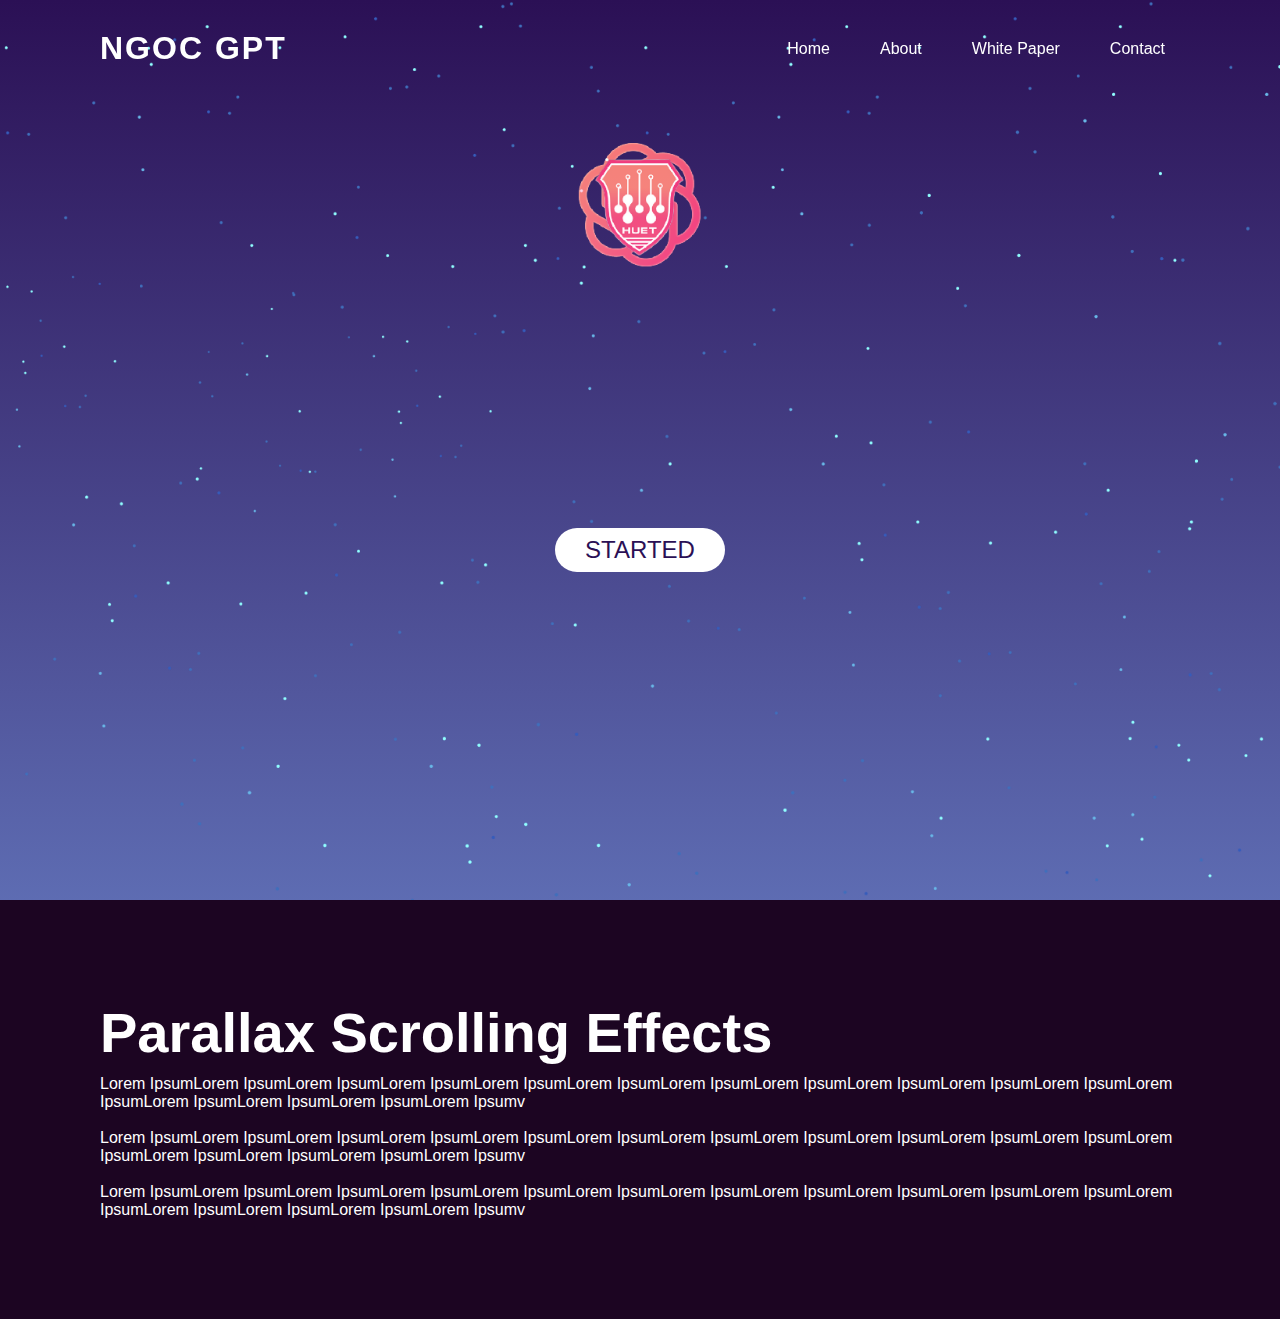
==== index.html @ a41d6bd2 "01-Deploy Server!" ====
<!DOCTYPE html>
<html lang="en">
    <head>
        <meta charset="UTF-8">
        <meta http-equiv="X-UA-Compatible" content="IE=edge">
        <meta name="viewport" content="width=device-width, initial-scale=1.0">
        <title>HUET GPT</title>
        <link rel="stylesheet" href="/scss/home.css">
    </head>
    <body>
        <header>
            <a href="#" class="logo">Ngoc GPT</a>
            <ul>
                <li><a href="./index.html" class="active">Home</a></li>
                <li><a href="./About.html">About</a></li>
                <li><a href="./Whitepaper.html">White Paper</a></li>
                <li><a href="./Contact.html">Contact</a></li>
            </ul>
        </header>
        <section>
           <img src="/data/images/stars.png" id="starts">
           <img src="/data/images/Logo/moon.png" id="moon">
           <img src="/data/images/Demo/mountains_behind.png" id="mountains_behind">
           <h2 id="text">WELCOME HUET GPT</h2>
           <a href="#sec" id="btn">STARTED</a>
           <img src="/data/images/Demo/mountains_front.png" id="mountains_front">
        </section>
        <div class="sec" id="sec">
            <h2>Parallax Scrolling Effects</h2>
            <p>Lorem IpsumLorem IpsumLorem IpsumLorem IpsumLorem IpsumLorem IpsumLorem IpsumLorem IpsumLorem 
                IpsumLorem IpsumLorem IpsumLorem IpsumLorem IpsumLorem IpsumLorem IpsumLorem Ipsumv
                <br><br>Lorem IpsumLorem IpsumLorem IpsumLorem IpsumLorem IpsumLorem IpsumLorem IpsumLorem IpsumLorem 
                IpsumLorem IpsumLorem IpsumLorem IpsumLorem IpsumLorem IpsumLorem IpsumLorem Ipsumv
                <br><br>Lorem IpsumLorem IpsumLorem IpsumLorem IpsumLorem IpsumLorem IpsumLorem IpsumLorem IpsumLorem 
                IpsumLorem IpsumLorem IpsumLorem IpsumLorem IpsumLorem IpsumLorem IpsumLorem Ipsumv
            </p>
        </div>

        <script src="/js/home.js"></script>
    </body>
</html>
---- scss/home.css ----
* {
  margin: 0;
  padding: 0;
  box-sizing: border-box;
  font-family: "Poppins", sans-serif;
}

body {
  min-height: 100vh;
  overflow-x: hidden;
  background: linear-gradient(#2b1055, #7597de);
}

header {
  position: absolute;
  top: 0;
  left: 0;
  width: 100%;
  padding: 30px 100px;
  display: flex;
  justify-content: space-between;
  align-items: center;
  z-index: 10000;
}
header .logo {
  color: white;
  font-weight: 700;
  font-size: 2em;
  text-decoration: none;
  text-transform: uppercase;
  letter-spacing: 2px;
}
header ul {
  display: flex;
  justify-content: center;
  align-items: center;
}
header ul li {
  list-style: none;
  margin-left: 20px;
}
header ul li a {
  text-decoration: none;
  padding: 6px 15px;
  color: white;
  border-radius: 20px;
}
header ul li a :hover, header ul li a .active {
  background: white;
  color: #2b1055;
}

section {
  position: relative;
  width: 100%;
  height: 100vh;
  padding: 100px;
  display: flex;
  justify-content: center;
  align-items: center;
  overflow: hidden;
}
section ::before {
  position: absolute;
  bottom: 0;
  width: 100%;
  height: 100px;
  background: linear-gradient(to top, #1c0522, transparent);
  z-index: 1000;
}
section img {
  position: absolute;
  top: 0;
  left: 0;
  width: 100%;
  height: 100%;
  -o-object-fit: cover;
     object-fit: cover;
  pointer-events: none;
}
section #moon {
  mix-blend-mode: screen;
}
section #mountains_front {
  z-index: 10;
  display: none;
}
section #mountains_behind {
  z-index: 10;
  display: none;
}
section #text {
  position: absolute;
  right: -1300px;
  color: white;
  white-space: nowrap;
  font-size: 7.5vw;
  z-index: 9;
}
section #btn {
  text-decoration: none;
  display: inline-block;
  padding: 8px 30px;
  border-radius: 40px;
  background: #fff;
  color: #2b1055;
  font-size: 1.5em;
  z-index: 9;
  transform: translateY(100px);
}

.sec {
  position: relative;
  padding: 100px;
  background-color: #1c0522;
}
.sec h2 {
  font-size: 3.5em;
  margin-bottom: 10px;
  color: #fff;
}
.sec p {
  font-size: 1em;
  color: #fff;
}/*# sourceMappingURL=home.css.map */
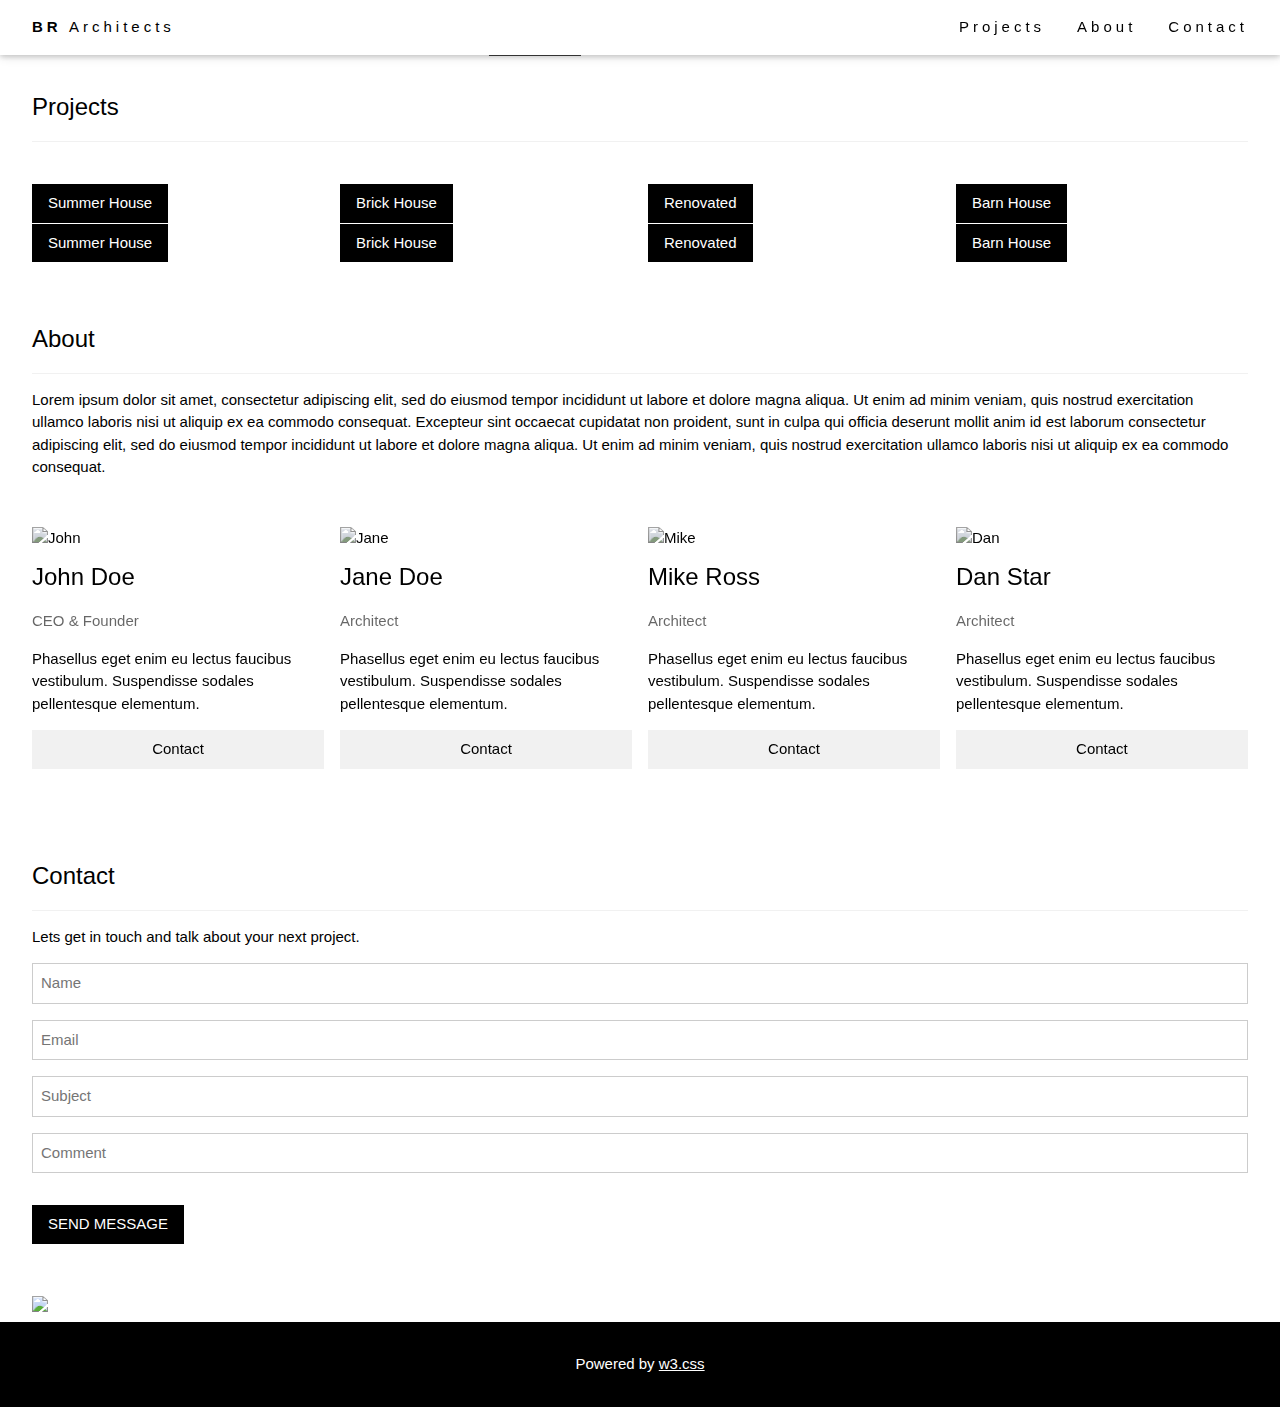
==== commit 78fa16ae: "gpt backup and new index w3" ====
--- a/index.html
+++ b/index.html
@@ -1,41 +1,299 @@
-<!DOCTYPE html>
-<html lang="en">
-    <head>
-        <meta charset="UTF-8">
-        <meta http-equiv="X-UA-Compatible" content="IE=edge">
-        <meta name="viewport" content="width=device-width, initial-scale=1.0">
-        <title>HUET GPT</title>
-        <link rel="stylesheet" href="/scss/home.css">
-    </head>
-    <body>
-        <header>
-            <a href="#" class="logo">Ngoc GPT</a>
-            <ul>
-                <li><a href="./index.html" class="active">Home</a></li>
-                <li><a href="./About.html">About</a></li>
-                <li><a href="./Whitepaper.html">White Paper</a></li>
-                <li><a href="./Contact.html">Contact</a></li>
-            </ul>
-        </header>
-        <section>
-           <img src="/data/images/stars.png" id="starts">
-           <img src="/data/images/Logo/moon.png" id="moon">
-           <img src="/data/images/Demo/mountains_behind.png" id="mountains_behind">
-           <h2 id="text">WELCOME HUET GPT</h2>
-           <a href="#sec" id="btn">STARTED</a>
-           <img src="/data/images/Demo/mountains_front.png" id="mountains_front">
-        </section>
-        <div class="sec" id="sec">
-            <h2>Parallax Scrolling Effects</h2>
-            <p>Lorem IpsumLorem IpsumLorem IpsumLorem IpsumLorem IpsumLorem IpsumLorem IpsumLorem IpsumLorem 
-                IpsumLorem IpsumLorem IpsumLorem IpsumLorem IpsumLorem IpsumLorem IpsumLorem Ipsumv
-                <br><br>Lorem IpsumLorem IpsumLorem IpsumLorem IpsumLorem IpsumLorem IpsumLorem IpsumLorem IpsumLorem 
-                IpsumLorem IpsumLorem IpsumLorem IpsumLorem IpsumLorem IpsumLorem IpsumLorem Ipsumv
-                <br><br>Lorem IpsumLorem IpsumLorem IpsumLorem IpsumLorem IpsumLorem IpsumLorem IpsumLorem IpsumLorem 
-                IpsumLorem IpsumLorem IpsumLorem IpsumLorem IpsumLorem IpsumLorem IpsumLorem Ipsumv
-            </p>
-        </div>
-
-        <script src="/js/home.js"></script>
-    </body>
-</html>+<!DOCTYPE html>
+<html>
+  <head>
+    <title>W3.CSS Template</title>
+    <meta charset="UTF-8" />
+    <meta name="viewport" content="width=device-width, initial-scale=1" />
+    <link rel="stylesheet" href="https://www.w3schools.com/w3css/4/w3.css" />
+  </head>
+  <body>
+    <!-- Navbar (sit on top) -->
+    <div class="w3-top">
+      <div class="w3-bar w3-white w3-wide w3-padding w3-card">
+        <a href="#home" class="w3-bar-item w3-button"><b>BR</b> Architects</a>
+        <!-- Float links to the right. Hide them on small screens -->
+        <div class="w3-right w3-hide-small">
+          <a href="#projects" class="w3-bar-item w3-button">Projects</a>
+          <a href="#about" class="w3-bar-item w3-button">About</a>
+          <a href="#contact" class="w3-bar-item w3-button">Contact</a>
+        </div>
+      </div>
+    </div>
+
+    <!-- Header -->
+    <header
+      class="w3-display-container w3-content w3-wide"
+      style="max-width: 1500px;"
+      id="home"
+    >
+      <img
+        class="w3-image"
+        src="https://www.w3schools.comhttps://www.w3schools.com/w3images/architect.jpg"
+        alt="Architecture"
+        width="1500"
+        height="800"
+      />
+      <div class="w3-display-middle w3-margin-top w3-center">
+        <h1 class="w3-xxlarge w3-text-white">
+          <span class="w3-padding w3-black w3-opacity-min"><b>BR</b></span>
+          <span class="w3-hide-small w3-text-light-grey">Architects</span>
+        </h1>
+      </div>
+    </header>
+
+    <!-- Page content -->
+    <div class="w3-content w3-padding" style="max-width: 1564px;">
+      <!-- Project Section -->
+      <div class="w3-container w3-padding-32" id="projects">
+        <h3 class="w3-border-bottom w3-border-light-grey w3-padding-16">
+          Projects
+        </h3>
+      </div>
+
+      <div class="w3-row-padding">
+        <div class="w3-col l3 m6 w3-margin-bottom">
+          <div class="w3-display-container">
+            <div class="w3-display-topleft w3-black w3-padding">
+              Summer House
+            </div>
+            <img
+              src="https://www.w3schools.com/w3images/house5.jpg"
+              alt="House"
+              style="width: 100%;"
+            />
+          </div>
+        </div>
+        <div class="w3-col l3 m6 w3-margin-bottom">
+          <div class="w3-display-container">
+            <div class="w3-display-topleft w3-black w3-padding">
+              Brick House
+            </div>
+            <img
+              src="https://www.w3schools.com/w3images/house2.jpg"
+              alt="House"
+              style="width: 100%;"
+            />
+          </div>
+        </div>
+        <div class="w3-col l3 m6 w3-margin-bottom">
+          <div class="w3-display-container">
+            <div class="w3-display-topleft w3-black w3-padding">Renovated</div>
+            <img
+              src="https://www.w3schools.com/w3images/house3.jpg"
+              alt="House"
+              style="width: 100%;"
+            />
+          </div>
+        </div>
+        <div class="w3-col l3 m6 w3-margin-bottom">
+          <div class="w3-display-container">
+            <div class="w3-display-topleft w3-black w3-padding">Barn House</div>
+            <img
+              src="https://www.w3schools.com/w3images/house4.jpg"
+              alt="House"
+              style="width: 100%;"
+            />
+          </div>
+        </div>
+      </div>
+
+      <div class="w3-row-padding">
+        <div class="w3-col l3 m6 w3-margin-bottom">
+          <div class="w3-display-container">
+            <div class="w3-display-topleft w3-black w3-padding">
+              Summer House
+            </div>
+            <img
+              src="https://www.w3schools.com/w3images/house2.jpg"
+              alt="House"
+              style="width: 99%;"
+            />
+          </div>
+        </div>
+        <div class="w3-col l3 m6 w3-margin-bottom">
+          <div class="w3-display-container">
+            <div class="w3-display-topleft w3-black w3-padding">
+              Brick House
+            </div>
+            <img
+              src="https://www.w3schools.com/w3images/house5.jpg"
+              alt="House"
+              style="width: 99%;"
+            />
+          </div>
+        </div>
+        <div class="w3-col l3 m6 w3-margin-bottom">
+          <div class="w3-display-container">
+            <div class="w3-display-topleft w3-black w3-padding">Renovated</div>
+            <img
+              src="https://www.w3schools.com/w3images/house4.jpg"
+              alt="House"
+              style="width: 99%;"
+            />
+          </div>
+        </div>
+        <div class="w3-col l3 m6 w3-margin-bottom">
+          <div class="w3-display-container">
+            <div class="w3-display-topleft w3-black w3-padding">Barn House</div>
+            <img
+              src="https://www.w3schools.com/w3images/house3.jpg"
+              alt="House"
+              style="width: 99%;"
+            />
+          </div>
+        </div>
+      </div>
+
+      <!-- About Section -->
+      <div class="w3-container w3-padding-32" id="about">
+        <h3 class="w3-border-bottom w3-border-light-grey w3-padding-16">
+          About
+        </h3>
+        <p>
+          Lorem ipsum dolor sit amet, consectetur adipiscing elit, sed do
+          eiusmod tempor incididunt ut labore et dolore magna aliqua. Ut enim ad
+          minim veniam, quis nostrud exercitation ullamco laboris nisi ut
+          aliquip ex ea commodo consequat. Excepteur sint occaecat cupidatat non
+          proident, sunt in culpa qui officia deserunt mollit anim id est
+          laborum consectetur adipiscing elit, sed do eiusmod tempor incididunt
+          ut labore et dolore magna aliqua. Ut enim ad minim veniam, quis
+          nostrud exercitation ullamco laboris nisi ut aliquip ex ea commodo
+          consequat.
+        </p>
+      </div>
+
+      <div class="w3-row-padding w3-grayscale">
+        <div class="w3-col l3 m6 w3-margin-bottom">
+          <img
+            src="https://www.w3schools.com/w3images/team2.jpg"
+            alt="John"
+            style="width: 100%;"
+          />
+          <h3>John Doe</h3>
+          <p class="w3-opacity">CEO & Founder</p>
+          <p>
+            Phasellus eget enim eu lectus faucibus vestibulum. Suspendisse
+            sodales pellentesque elementum.
+          </p>
+          <p>
+            <button class="w3-button w3-light-grey w3-block">Contact</button>
+          </p>
+        </div>
+        <div class="w3-col l3 m6 w3-margin-bottom">
+          <img
+            src="https://www.w3schools.com/w3images/team1.jpg"
+            alt="Jane"
+            style="width: 100%;"
+          />
+          <h3>Jane Doe</h3>
+          <p class="w3-opacity">Architect</p>
+          <p>
+            Phasellus eget enim eu lectus faucibus vestibulum. Suspendisse
+            sodales pellentesque elementum.
+          </p>
+          <p>
+            <button class="w3-button w3-light-grey w3-block">Contact</button>
+          </p>
+        </div>
+        <div class="w3-col l3 m6 w3-margin-bottom">
+          <img
+            src="https://www.w3schools.com/w3images/team3.jpg"
+            alt="Mike"
+            style="width: 100%;"
+          />
+          <h3>Mike Ross</h3>
+          <p class="w3-opacity">Architect</p>
+          <p>
+            Phasellus eget enim eu lectus faucibus vestibulum. Suspendisse
+            sodales pellentesque elementum.
+          </p>
+          <p>
+            <button class="w3-button w3-light-grey w3-block">Contact</button>
+          </p>
+        </div>
+        <div class="w3-col l3 m6 w3-margin-bottom">
+          <img
+            src="https://www.w3schools.com/w3images/team4.jpg"
+            alt="Dan"
+            style="width: 100%;"
+          />
+          <h3>Dan Star</h3>
+          <p class="w3-opacity">Architect</p>
+          <p>
+            Phasellus eget enim eu lectus faucibus vestibulum. Suspendisse
+            sodales pellentesque elementum.
+          </p>
+          <p>
+            <button class="w3-button w3-light-grey w3-block">Contact</button>
+          </p>
+        </div>
+      </div>
+
+      <!-- Contact Section -->
+      <div class="w3-container w3-padding-32" id="contact">
+        <h3 class="w3-border-bottom w3-border-light-grey w3-padding-16">
+          Contact
+        </h3>
+        <p>Lets get in touch and talk about your next project.</p>
+        <form action="/action_page.php" target="_blank">
+          <input
+            class="w3-input w3-border"
+            type="text"
+            placeholder="Name"
+            required
+            name="Name"
+          />
+          <input
+            class="w3-input w3-section w3-border"
+            type="text"
+            placeholder="Email"
+            required
+            name="Email"
+          />
+          <input
+            class="w3-input w3-section w3-border"
+            type="text"
+            placeholder="Subject"
+            required
+            name="Subject"
+          />
+          <input
+            class="w3-input w3-section w3-border"
+            type="text"
+            placeholder="Comment"
+            required
+            name="Comment"
+          />
+          <button class="w3-button w3-black w3-section" type="submit">
+            <i class="fa fa-paper-plane"></i> SEND MESSAGE
+          </button>
+        </form>
+      </div>
+
+      <!-- Image of location/map -->
+      <div class="w3-container">
+        <img
+          src="https://www.w3schools.com/w3images/map.jpg"
+          class="w3-image"
+          style="width: 100%;"
+        />
+      </div>
+
+      <!-- End page content -->
+    </div>
+
+    <!-- Footer -->
+    <footer class="w3-center w3-black w3-padding-16">
+      <p>
+        Powered by
+        <a
+          href="https://www.w3schools.com/w3css/default.asp"
+          title="W3.CSS"
+          target="_blank"
+          class="w3-hover-text-green"
+          >w3.css</a
+        >
+      </p>
+    </footer>
+  </body>
+</html>
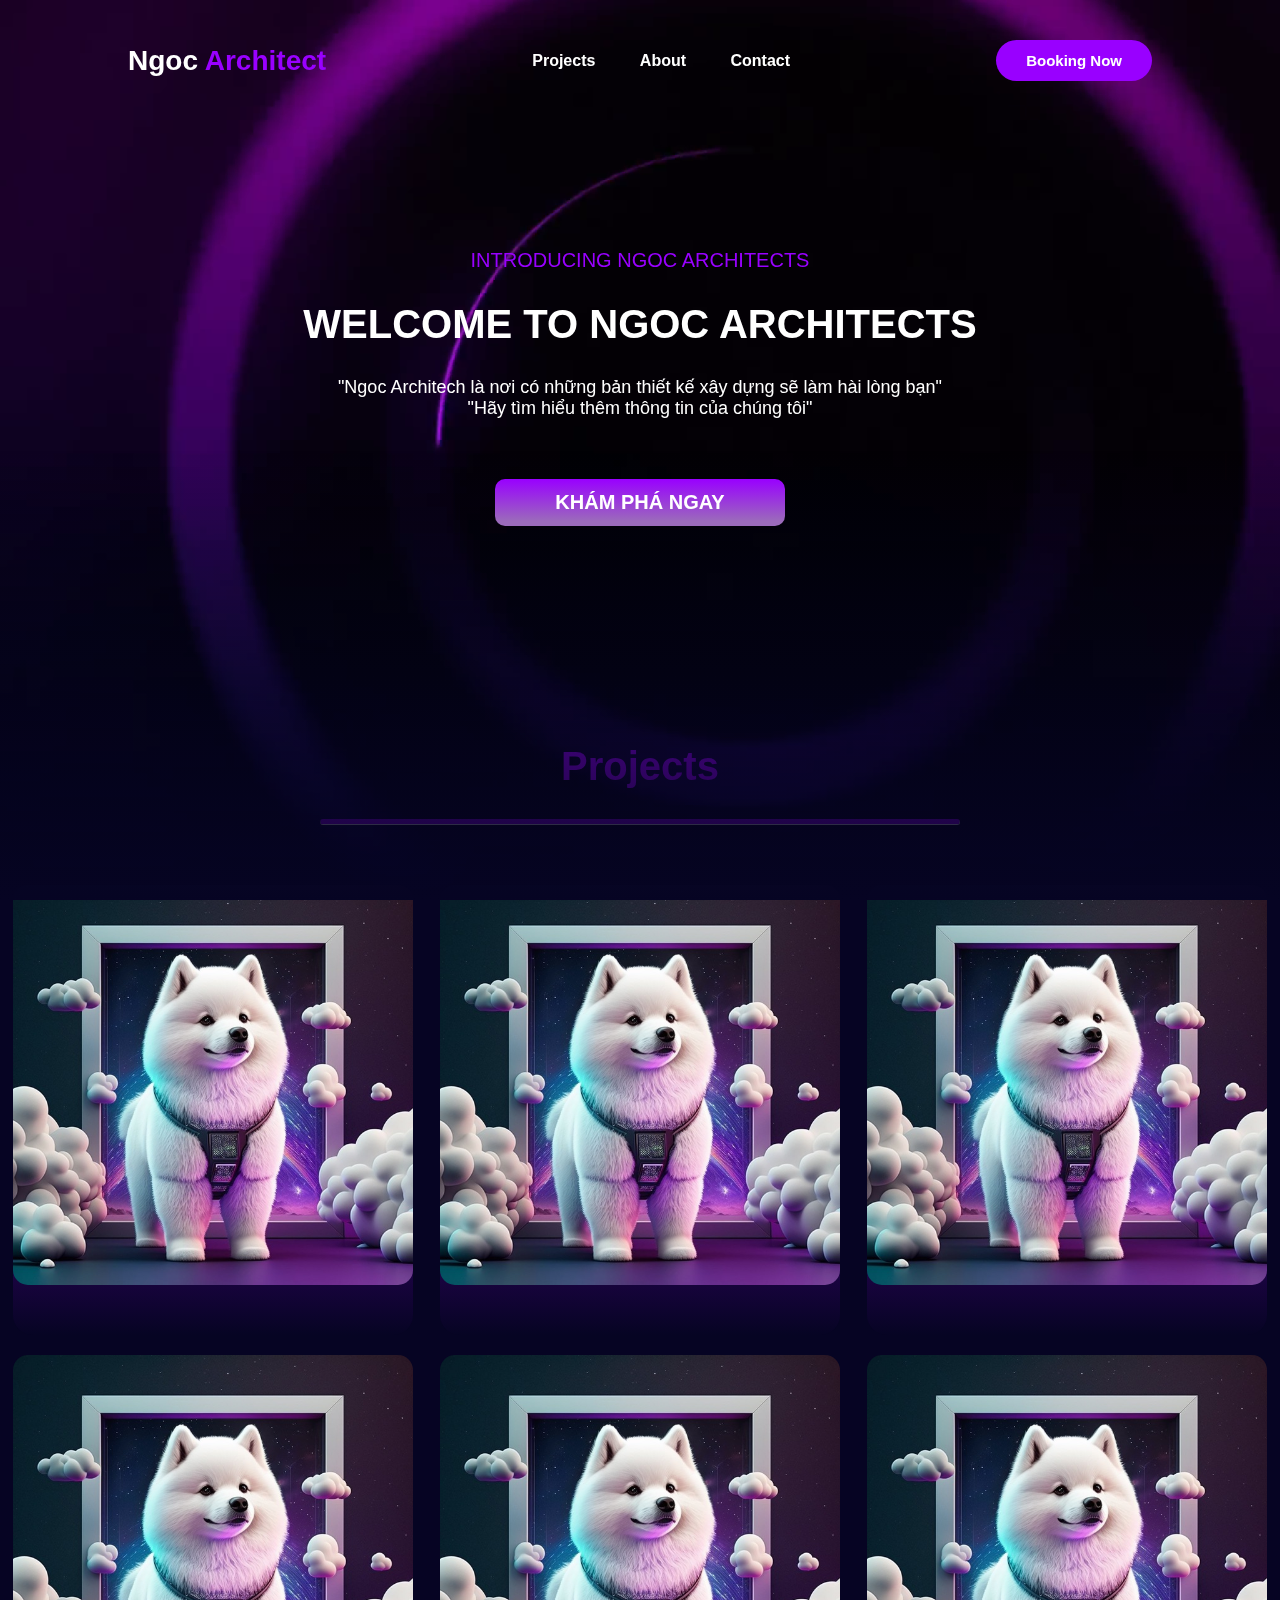
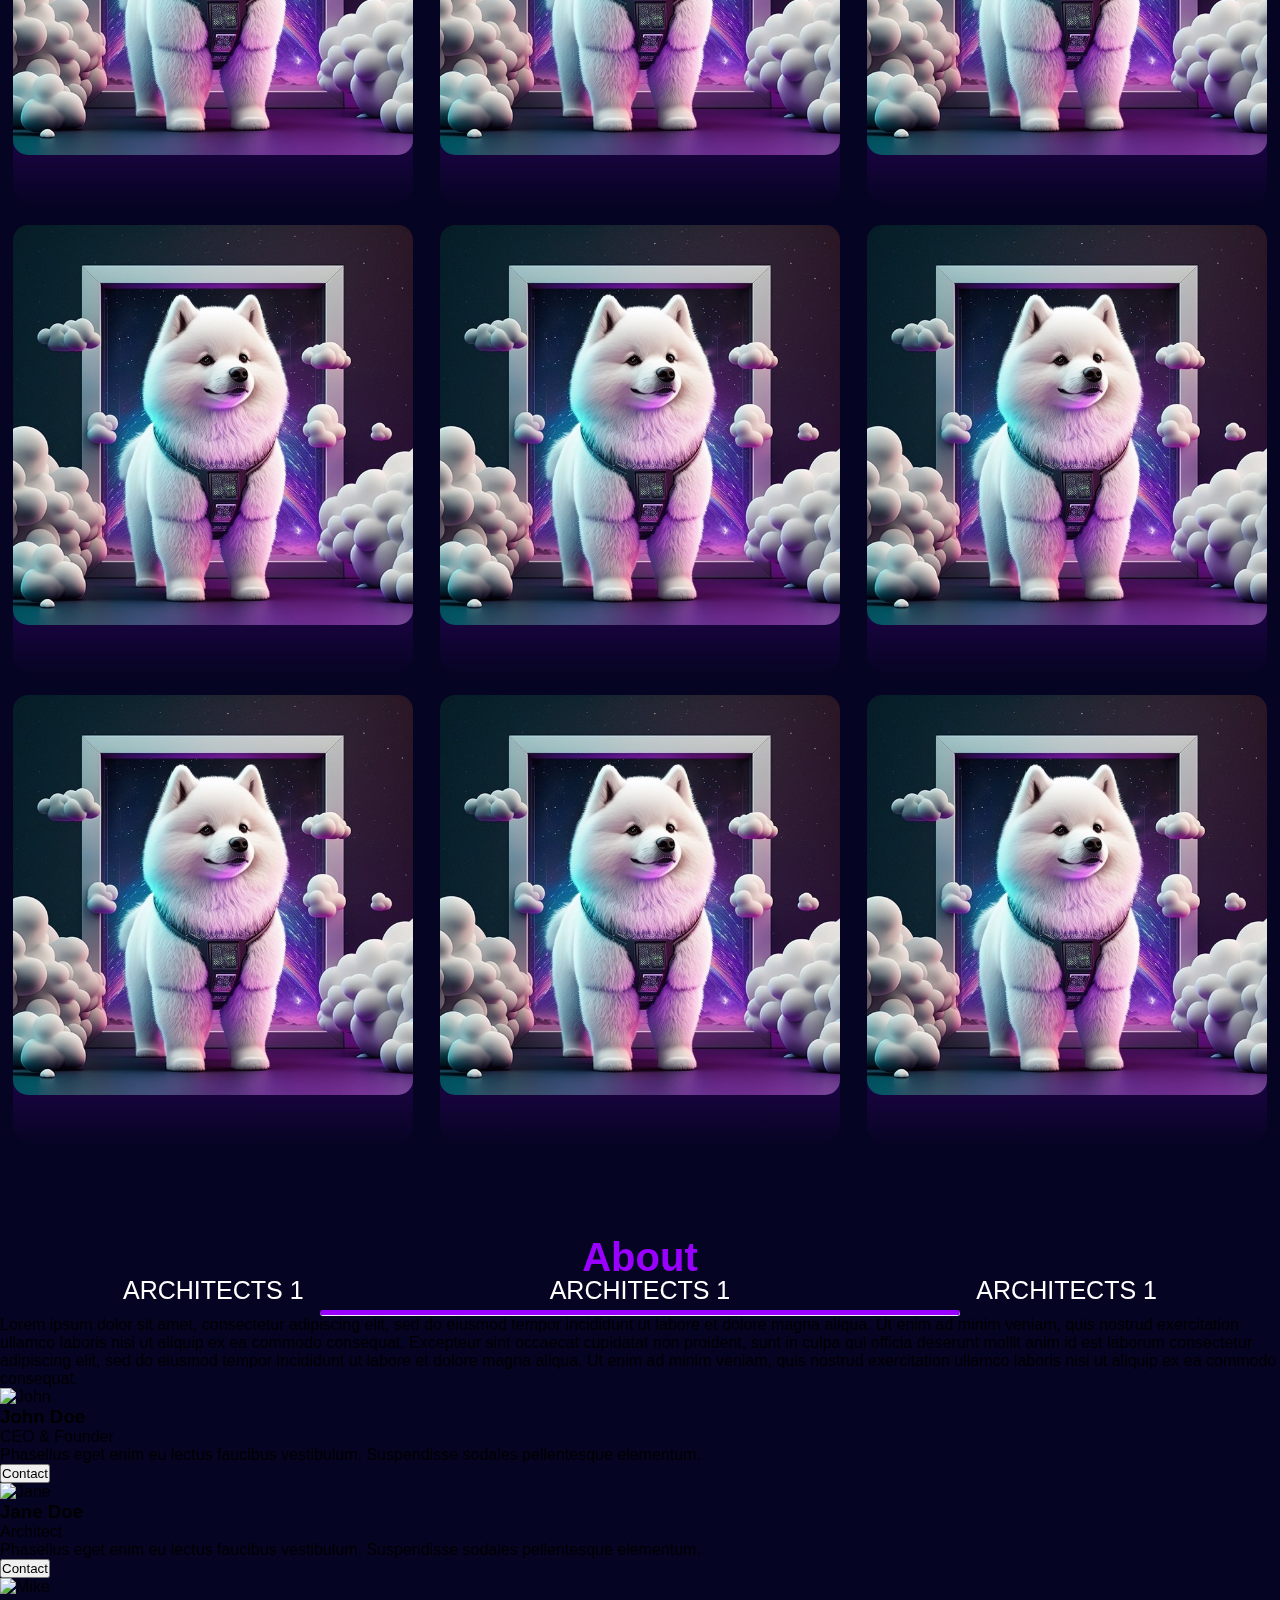
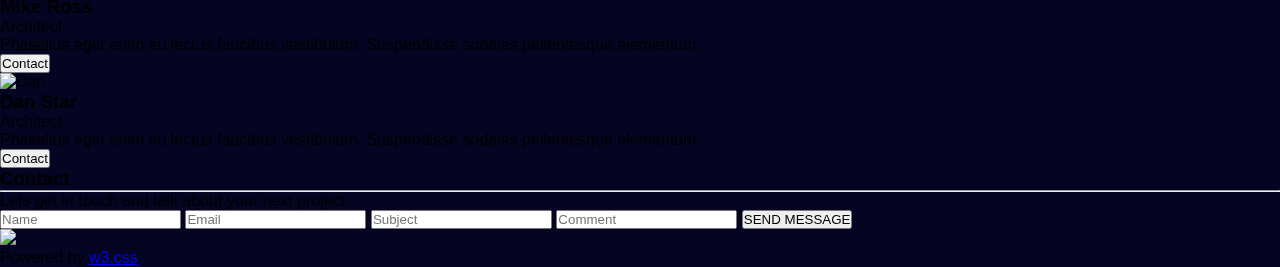
==== commit 28b4b3f2: "Update" ====
--- a/index.html
+++ b/index.html
@@ -1,299 +1,279 @@
 <!DOCTYPE html>
 <html>
   <head>
-    <title>W3.CSS Template</title>
+    <title>NGOC ARCHITECTS</title>
     <meta charset="UTF-8" />
     <meta name="viewport" content="width=device-width, initial-scale=1" />
-    <link rel="stylesheet" href="https://www.w3schools.com/w3css/4/w3.css" />
+    <!-- <link rel="stylesheet" href="https://www.w3schools.com/w3css/4/w3.css" /> -->
+    <link rel="stylesheet" href="./css/styles.css">
   </head>
   <body>
-    <!-- Navbar (sit on top) -->
-    <div class="w3-top">
-      <div class="w3-bar w3-white w3-wide w3-padding w3-card">
-        <a href="#home" class="w3-bar-item w3-button"><b>BR</b> Architects</a>
-        <!-- Float links to the right. Hide them on small screens -->
-        <div class="w3-right w3-hide-small">
-          <a href="#projects" class="w3-bar-item w3-button">Projects</a>
-          <a href="#about" class="w3-bar-item w3-button">About</a>
-          <a href="#contact" class="w3-bar-item w3-button">Contact</a>
-        </div>
-      </div>
+    <div id="root">
+        <!-- <noscipt>You need to enable JavaScript to run this app.</noscipt> -->
+        <div id="app">
+            <section class="section-top">
+                <!-- Navbar (sit on top) -->
+                <div class="header">
+                    <nav>
+                        <h2 class="logo">Ngoc <span>Architect</span></span></h2>
+                        <ul class="header-middle">
+                            <li><a href="#projects">Projects</a></li>
+                            <li><a href="#about">About</a></li>
+                            <li><a href="#contact">Contact</a></li>
+                        </ul>
+                        <button type="button">Booking Now</button>
+                    </nav>
+                </div>
+                <div class="section-top-video">
+                    <video autoplay loop muted plays-inline class="back-video">
+                        <source src="./media/video/video-background.mp4" type="video/mp4">
+                    </video>
+                </div>
+                <div class="section-top-wrapper">
+                    <div class="container">
+                        <div class="intro">
+                            <div class="intro-left">
+                                <span class="text-income">
+                                    INTRODUCING NGOC ARCHITECTS
+                                </span>
+                                <h4 class="intro-title">
+                                    WELCOME TO NGOC ARCHITECTS
+                                </h4>
+                                <p>
+                                    "Ngoc Architech là nơi có những bản thiết kế xây dựng sẽ làm hài lòng bạn"
+                                    <br>
+                                    "Hãy tìm hiểu thêm thông tin của chúng tôi"
+                                </p>
+                                <button href="#" type="button">KHÁM PHÁ NGAY</button>
+                            </div>
+                            <div class="intro-right"></div>
+                        </div>
+                    </div>
+                </div>
+
+            </section>
+            <!-- Page content -->
+            <div class="content">
+                <!-- Projects Section -->
+                <h3 class="projects">
+                    Projects
+                </h3>
+                <hr class="hr-line">
+                <div class="projects-flex-container">
+                    <div class="flex-box">
+                        <img class="image" src="./media/image/content.jpg">
+                        <div class="image-status"> ARCHITECTS 1</div>
+                    </div>
+                    <div class="flex-box">
+                        <img class="image" src="./media/image/content.jpg">
+                        <div class="image-status"> ARCHITECTS 1</div>
+                    </div>
+                    <div class="flex-box">
+                        <img class="image" src="./media/image/content.jpg">
+                        <div class="image-status"> ARCHITECTS 1</div>
+                    </div>
+                    <div class="flex-box">
+                        <img class="image" src="./media/image/content.jpg">
+                        <div class="image-status"> ARCHITECTS 1</div>
+                    </div>
+                    <div class="flex-box">
+                        <img class="image" src="./media/image/content.jpg">
+                        <div class="image-status"> ARCHITECTS 1</div>
+                    </div>
+                    <div class="flex-box">
+                        <img class="image" src="./media/image/content.jpg">
+                        <div class="image-status"> ARCHITECTS 1</div>
+                    </div>                    <div class="flex-box">
+                        <img class="image" src="./media/image/content.jpg">
+                        <div class="image-status"> ARCHITECTS 1</div>
+                    </div>
+                    <div class="flex-box">
+                        <img class="image" src="./media/image/content.jpg">
+                        <div class="image-status"> ARCHITECTS 1</div>
+                    </div>
+                    <div class="flex-box">
+                        <img class="image" src="./media/image/content.jpg">
+                        <div class="image-status"> ARCHITECTS 1</div>
+                    </div>                    <div class="flex-box">
+                        <img class="image" src="./media/image/content.jpg">
+                        <div class="image-status"> ARCHITECTS 1</div>
+                    </div>
+                    <div class="flex-box">
+                        <img class="image" src="./media/image/content.jpg">
+                        <div class="image-status"> ARCHITECTS 1</div>
+                    </div>
+                    <div class="flex-box">
+                        <img class="image" src="./media/image/content.jpg">
+                        <div class="image-status"> ARCHITECTS 1</div>
+                    </div>
+
+
+                </div>
+
+
+
+
+
+
+
+
+
+                
+                <!-- About Section -->
+                <h3 class="about title">
+                    About
+                </h3>
+                <hr class="hr-line">
+
+                <p>
+                    Lorem ipsum dolor sit amet, consectetur adipiscing elit, sed do
+                    eiusmod tempor incididunt ut labore et dolore magna aliqua. Ut enim ad
+                    minim veniam, quis nostrud exercitation ullamco laboris nisi ut
+                    aliquip ex ea commodo consequat. Excepteur sint occaecat cupidatat non
+                    proident, sunt in culpa qui officia deserunt mollit anim id est
+                    laborum consectetur adipiscing elit, sed do eiusmod tempor incididunt
+                    ut labore et dolore magna aliqua. Ut enim ad minim veniam, quis
+                    nostrud exercitation ullamco laboris nisi ut aliquip ex ea commodo
+                    consequat.
+                </p>
+                </div>
+        
+                <div class="w3-row-padding w3-grayscale">
+                <div class="w3-col l3 m6 w3-margin-bottom">
+                    <img
+                    src="https://www.w3schools.com/w3images/team2.jpg"
+                    alt="John"
+                    style="width: 100%;"
+                    />
+                    <h3>John Doe</h3>
+                    <p class="w3-opacity">CEO & Founder</p>
+                    <p>
+                    Phasellus eget enim eu lectus faucibus vestibulum. Suspendisse
+                    sodales pellentesque elementum.
+                    </p>
+                    <p>
+                    <button class="w3-button w3-light-grey w3-block">Contact</button>
+                    </p>
+                </div>
+                <div class="w3-col l3 m6 w3-margin-bottom">
+                    <img
+                    src="https://www.w3schools.com/w3images/team1.jpg"
+                    alt="Jane"
+                    style="width: 100%;"
+                    />
+                    <h3>Jane Doe</h3>
+                    <p class="w3-opacity">Architect</p>
+                    <p>
+                    Phasellus eget enim eu lectus faucibus vestibulum. Suspendisse
+                    sodales pellentesque elementum.
+                    </p>
+                    <p>
+                    <button class="w3-button w3-light-grey w3-block">Contact</button>
+                    </p>
+                </div>
+                <div class="w3-col l3 m6 w3-margin-bottom">
+                    <img
+                    src="https://www.w3schools.com/w3images/team3.jpg"
+                    alt="Mike"
+                    style="width: 100%;"
+                    />
+                    <h3>Mike Ross</h3>
+                    <p class="w3-opacity">Architect</p>
+                    <p>
+                    Phasellus eget enim eu lectus faucibus vestibulum. Suspendisse
+                    sodales pellentesque elementum.
+                    </p>
+                    <p>
+                    <button class="w3-button w3-light-grey w3-block">Contact</button>
+                    </p>
+                </div>
+                <div class="w3-col l3 m6 w3-margin-bottom">
+                    <img
+                    src="https://www.w3schools.com/w3images/team4.jpg"
+                    alt="Dan"
+                    style="width: 100%;"
+                    />
+                    <h3>Dan Star</h3>
+                    <p class="w3-opacity">Architect</p>
+                    <p>
+                    Phasellus eget enim eu lectus faucibus vestibulum. Suspendisse
+                    sodales pellentesque elementum.
+                    </p>
+                    <p>
+                    <button class="w3-button w3-light-grey w3-block">Contact</button>
+                    </p>
+                </div>
+                </div>
+        
+                <!-- Contact Section -->
+                <h3 class="contect title">
+                    Contact
+                </h3>
+                <hr class="hr-line">
+
+                <p>Lets get in touch and talk about your next project.</p>
+                <form action="/action_page.php" target="_blank">
+                    <input
+                    class="w3-input w3-border"
+                    type="text"
+                    placeholder="Name"
+                    required
+                    name="Name"
+                    />
+                    <input
+                    class="w3-input w3-section w3-border"
+                    type="text"
+                    placeholder="Email"
+                    required
+                    name="Email"
+                    />
+                    <input
+                    class="w3-input w3-section w3-border"
+                    type="text"
+                    placeholder="Subject"
+                    required
+                    name="Subject"
+                    />
+                    <input
+                    class="w3-input w3-section w3-border"
+                    type="text"
+                    placeholder="Comment"
+                    required
+                    name="Comment"
+                    />
+                    <button class="w3-button w3-black w3-section" type="submit">
+                    <i class="fa fa-paper-plane"></i> SEND MESSAGE
+                    </button>
+                </form>
+                </div>
+        
+                <!-- Image of location/map -->
+                <div class="w3-container">
+                <img
+                    src="https://www.w3schools.com/w3images/map.jpg"
+                    class="w3-image"
+                    style="width: 100%;"
+                />
+                </div>
+        
+                <!-- End page content -->
+            </div>
+        
+            <!-- Footer -->
+            <footer class="w3-center w3-black w3-padding-16">
+                <p>
+                Powered by
+                <a
+                    href="https://www.w3schools.com/w3css/default.asp"
+                    title="W3.CSS"
+                    target="_blank"
+                    class="w3-hover-text-green"
+                    >w3.css</a
+                >
+                </p>
+            </footer>
+       </div> 
+       <script href ="./js/style.js"></script>
     </div>
-
-    <!-- Header -->
-    <header
-      class="w3-display-container w3-content w3-wide"
-      style="max-width: 1500px;"
-      id="home"
-    >
-      <img
-        class="w3-image"
-        src="https://www.w3schools.comhttps://www.w3schools.com/w3images/architect.jpg"
-        alt="Architecture"
-        width="1500"
-        height="800"
-      />
-      <div class="w3-display-middle w3-margin-top w3-center">
-        <h1 class="w3-xxlarge w3-text-white">
-          <span class="w3-padding w3-black w3-opacity-min"><b>BR</b></span>
-          <span class="w3-hide-small w3-text-light-grey">Architects</span>
-        </h1>
-      </div>
-    </header>
-
-    <!-- Page content -->
-    <div class="w3-content w3-padding" style="max-width: 1564px;">
-      <!-- Project Section -->
-      <div class="w3-container w3-padding-32" id="projects">
-        <h3 class="w3-border-bottom w3-border-light-grey w3-padding-16">
-          Projects
-        </h3>
-      </div>
-
-      <div class="w3-row-padding">
-        <div class="w3-col l3 m6 w3-margin-bottom">
-          <div class="w3-display-container">
-            <div class="w3-display-topleft w3-black w3-padding">
-              Summer House
-            </div>
-            <img
-              src="https://www.w3schools.com/w3images/house5.jpg"
-              alt="House"
-              style="width: 100%;"
-            />
-          </div>
-        </div>
-        <div class="w3-col l3 m6 w3-margin-bottom">
-          <div class="w3-display-container">
-            <div class="w3-display-topleft w3-black w3-padding">
-              Brick House
-            </div>
-            <img
-              src="https://www.w3schools.com/w3images/house2.jpg"
-              alt="House"
-              style="width: 100%;"
-            />
-          </div>
-        </div>
-        <div class="w3-col l3 m6 w3-margin-bottom">
-          <div class="w3-display-container">
-            <div class="w3-display-topleft w3-black w3-padding">Renovated</div>
-            <img
-              src="https://www.w3schools.com/w3images/house3.jpg"
-              alt="House"
-              style="width: 100%;"
-            />
-          </div>
-        </div>
-        <div class="w3-col l3 m6 w3-margin-bottom">
-          <div class="w3-display-container">
-            <div class="w3-display-topleft w3-black w3-padding">Barn House</div>
-            <img
-              src="https://www.w3schools.com/w3images/house4.jpg"
-              alt="House"
-              style="width: 100%;"
-            />
-          </div>
-        </div>
-      </div>
-
-      <div class="w3-row-padding">
-        <div class="w3-col l3 m6 w3-margin-bottom">
-          <div class="w3-display-container">
-            <div class="w3-display-topleft w3-black w3-padding">
-              Summer House
-            </div>
-            <img
-              src="https://www.w3schools.com/w3images/house2.jpg"
-              alt="House"
-              style="width: 99%;"
-            />
-          </div>
-        </div>
-        <div class="w3-col l3 m6 w3-margin-bottom">
-          <div class="w3-display-container">
-            <div class="w3-display-topleft w3-black w3-padding">
-              Brick House
-            </div>
-            <img
-              src="https://www.w3schools.com/w3images/house5.jpg"
-              alt="House"
-              style="width: 99%;"
-            />
-          </div>
-        </div>
-        <div class="w3-col l3 m6 w3-margin-bottom">
-          <div class="w3-display-container">
-            <div class="w3-display-topleft w3-black w3-padding">Renovated</div>
-            <img
-              src="https://www.w3schools.com/w3images/house4.jpg"
-              alt="House"
-              style="width: 99%;"
-            />
-          </div>
-        </div>
-        <div class="w3-col l3 m6 w3-margin-bottom">
-          <div class="w3-display-container">
-            <div class="w3-display-topleft w3-black w3-padding">Barn House</div>
-            <img
-              src="https://www.w3schools.com/w3images/house3.jpg"
-              alt="House"
-              style="width: 99%;"
-            />
-          </div>
-        </div>
-      </div>
-
-      <!-- About Section -->
-      <div class="w3-container w3-padding-32" id="about">
-        <h3 class="w3-border-bottom w3-border-light-grey w3-padding-16">
-          About
-        </h3>
-        <p>
-          Lorem ipsum dolor sit amet, consectetur adipiscing elit, sed do
-          eiusmod tempor incididunt ut labore et dolore magna aliqua. Ut enim ad
-          minim veniam, quis nostrud exercitation ullamco laboris nisi ut
-          aliquip ex ea commodo consequat. Excepteur sint occaecat cupidatat non
-          proident, sunt in culpa qui officia deserunt mollit anim id est
-          laborum consectetur adipiscing elit, sed do eiusmod tempor incididunt
-          ut labore et dolore magna aliqua. Ut enim ad minim veniam, quis
-          nostrud exercitation ullamco laboris nisi ut aliquip ex ea commodo
-          consequat.
-        </p>
-      </div>
-
-      <div class="w3-row-padding w3-grayscale">
-        <div class="w3-col l3 m6 w3-margin-bottom">
-          <img
-            src="https://www.w3schools.com/w3images/team2.jpg"
-            alt="John"
-            style="width: 100%;"
-          />
-          <h3>John Doe</h3>
-          <p class="w3-opacity">CEO & Founder</p>
-          <p>
-            Phasellus eget enim eu lectus faucibus vestibulum. Suspendisse
-            sodales pellentesque elementum.
-          </p>
-          <p>
-            <button class="w3-button w3-light-grey w3-block">Contact</button>
-          </p>
-        </div>
-        <div class="w3-col l3 m6 w3-margin-bottom">
-          <img
-            src="https://www.w3schools.com/w3images/team1.jpg"
-            alt="Jane"
-            style="width: 100%;"
-          />
-          <h3>Jane Doe</h3>
-          <p class="w3-opacity">Architect</p>
-          <p>
-            Phasellus eget enim eu lectus faucibus vestibulum. Suspendisse
-            sodales pellentesque elementum.
-          </p>
-          <p>
-            <button class="w3-button w3-light-grey w3-block">Contact</button>
-          </p>
-        </div>
-        <div class="w3-col l3 m6 w3-margin-bottom">
-          <img
-            src="https://www.w3schools.com/w3images/team3.jpg"
-            alt="Mike"
-            style="width: 100%;"
-          />
-          <h3>Mike Ross</h3>
-          <p class="w3-opacity">Architect</p>
-          <p>
-            Phasellus eget enim eu lectus faucibus vestibulum. Suspendisse
-            sodales pellentesque elementum.
-          </p>
-          <p>
-            <button class="w3-button w3-light-grey w3-block">Contact</button>
-          </p>
-        </div>
-        <div class="w3-col l3 m6 w3-margin-bottom">
-          <img
-            src="https://www.w3schools.com/w3images/team4.jpg"
-            alt="Dan"
-            style="width: 100%;"
-          />
-          <h3>Dan Star</h3>
-          <p class="w3-opacity">Architect</p>
-          <p>
-            Phasellus eget enim eu lectus faucibus vestibulum. Suspendisse
-            sodales pellentesque elementum.
-          </p>
-          <p>
-            <button class="w3-button w3-light-grey w3-block">Contact</button>
-          </p>
-        </div>
-      </div>
-
-      <!-- Contact Section -->
-      <div class="w3-container w3-padding-32" id="contact">
-        <h3 class="w3-border-bottom w3-border-light-grey w3-padding-16">
-          Contact
-        </h3>
-        <p>Lets get in touch and talk about your next project.</p>
-        <form action="/action_page.php" target="_blank">
-          <input
-            class="w3-input w3-border"
-            type="text"
-            placeholder="Name"
-            required
-            name="Name"
-          />
-          <input
-            class="w3-input w3-section w3-border"
-            type="text"
-            placeholder="Email"
-            required
-            name="Email"
-          />
-          <input
-            class="w3-input w3-section w3-border"
-            type="text"
-            placeholder="Subject"
-            required
-            name="Subject"
-          />
-          <input
-            class="w3-input w3-section w3-border"
-            type="text"
-            placeholder="Comment"
-            required
-            name="Comment"
-          />
-          <button class="w3-button w3-black w3-section" type="submit">
-            <i class="fa fa-paper-plane"></i> SEND MESSAGE
-          </button>
-        </form>
-      </div>
-
-      <!-- Image of location/map -->
-      <div class="w3-container">
-        <img
-          src="https://www.w3schools.com/w3images/map.jpg"
-          class="w3-image"
-          style="width: 100%;"
-        />
-      </div>
-
-      <!-- End page content -->
-    </div>
-
-    <!-- Footer -->
-    <footer class="w3-center w3-black w3-padding-16">
-      <p>
-        Powered by
-        <a
-          href="https://www.w3schools.com/w3css/default.asp"
-          title="W3.CSS"
-          target="_blank"
-          class="w3-hover-text-green"
-          >w3.css</a
-        >
-      </p>
-    </footer>
   </body>
 </html>
--- a/css/styles.css
+++ b/css/styles.css
@@ -0,0 +1,183 @@
+/* Define standard variables and values for website */
+* {
+  margin: 0;
+  padding: 0;
+  box-sizing: border-box;
+  font-family: "Poppins", sans-serif;
+}
+
+body {
+  min-height: 100vh;
+  overflow-x: hidden;
+  background: #060423;
+}
+
+#root #app .section-top .header {
+  height: 100%;
+  width: 100%;
+  background-size: cover;
+  background-position: center;
+}
+#root #app .section-top .header nav {
+  padding: 40px 10%;
+  display: flex;
+  align-items: center;
+  justify-content: space-between;
+}
+#root #app .section-top .header nav .logo {
+  color: white;
+  font-size: 28px;
+}
+#root #app .section-top .header nav .logo span {
+  color: #9900ff;
+}
+#root #app .section-top .header nav ul li {
+  list-style-type: none;
+  display: inline-block;
+  padding: 10px 20px;
+}
+#root #app .section-top .header nav ul li a {
+  color: white;
+  text-decoration: none;
+  font-weight: bold;
+}
+#root #app .section-top .header nav ul li a:hover {
+  color: #9900ff;
+  transition: 0.3s;
+}
+#root #app .section-top .header nav button {
+  border: none;
+  background: #9900ff;
+  padding: 12px 30px;
+  border-radius: 30px;
+  color: white;
+  font-weight: bold;
+  font-size: 15px;
+  transition: 0.4s;
+}
+#root #app .section-top .header nav button:hover {
+  transform: scale(1.3);
+}
+#root #app .section-top .section-top-video {
+  width: 100%;
+  height: 100%;
+}
+#root #app .section-top .section-top-video .back-video {
+  position: absolute;
+  right: 0;
+  bottom: 0;
+  z-index: -1;
+  -o-object-fit: cover;
+     object-fit: cover;
+  pointer-events: none;
+}
+#root #app .section-top .section-top-wrapper {
+  margin: 10%;
+  position: relative;
+  z-index: 1;
+}
+#root #app .section-top .section-top-wrapper .container .intro .intro-left {
+  max-width: 1000px;
+  margin: 0 auto;
+  text-align: center;
+}
+#root #app .section-top .section-top-wrapper .container .intro .intro-left span {
+  border: none;
+  padding: 12px 30px;
+  color: #9900ff;
+  font-weight: lighter;
+  font-size: 20px;
+}
+#root #app .section-top .section-top-wrapper .container .intro .intro-left .intro-title {
+  border: none;
+  padding: 30px 30px;
+  color: #fff;
+  font-weight: bolder;
+  font-size: 40px;
+}
+#root #app .section-top .section-top-wrapper .container .intro .intro-left p {
+  border: none;
+  color: #fff;
+  font-weight: lighter;
+  font-size: 18px;
+}
+#root #app .section-top .section-top-wrapper .container .intro .intro-left button {
+  margin: 60px;
+  border: none;
+  background: linear-gradient(#9900ff, #9b6bbb 90%);
+  padding: 12px 60px;
+  border-radius: 10px;
+  color: white;
+  font-weight: bold;
+  font-size: 20px;
+  transition: 0.4s;
+}
+#root #app .section-top .section-top-wrapper .container .intro .intro-left button:hover {
+  transform: scale(1.3);
+}
+#root #app .section-top .section-top-wrapper .container .intro .intro-right {
+  display: none;
+}
+#root #app .section-top::before {
+  content: "";
+  position: absolute;
+  bottom: 0;
+  width: 100%;
+  height: 50%;
+  background: linear-gradient(to top, #060423, transparent);
+  z-index: 1;
+}
+#root #app .content h3 {
+  border: none;
+  padding: 30px 30px;
+  color: #9900ff;
+  font-weight: bolder;
+  font-size: 40px;
+  text-align: center;
+}
+#root #app .content .hr-line {
+  margin: auto;
+  width: 50%;
+  border-top: 5px solid #9900ff;
+  border-radius: 10px;
+}
+#root #app .content .projects-flex-container {
+  margin: 50px auto;
+  display: flex;
+  width: 100%;
+  height: auto;
+  flex-direction: row;
+  flex-wrap: wrap;
+  justify-content: space-around;
+}
+#root #app .content .projects-flex-container .flex-box {
+  margin: 10px;
+  width: 400px;
+  height: 450px;
+  background: linear-gradient(#9900ff, #060423);
+  line-height: 200px;
+  border-radius: 20px;
+}
+#root #app .content .projects-flex-container .flex-box .image {
+  width: 400px;
+  height: auto;
+  border-radius: 15px;
+}
+#root #app .content .projects-flex-container .flex-box .image-status {
+  text-align: center;
+  color: white;
+  font-size: 25px;
+}
+
+@media (min-aspect-ratio: 16/9) {
+  .back-video {
+    width: 100%;
+    height: auto;
+  }
+}
+@media (max-aspect-ratio: 16/9) {
+  .back-video {
+    width: auto;
+    height: 100%;
+  }
+}/*# sourceMappingURL=styles.css.map */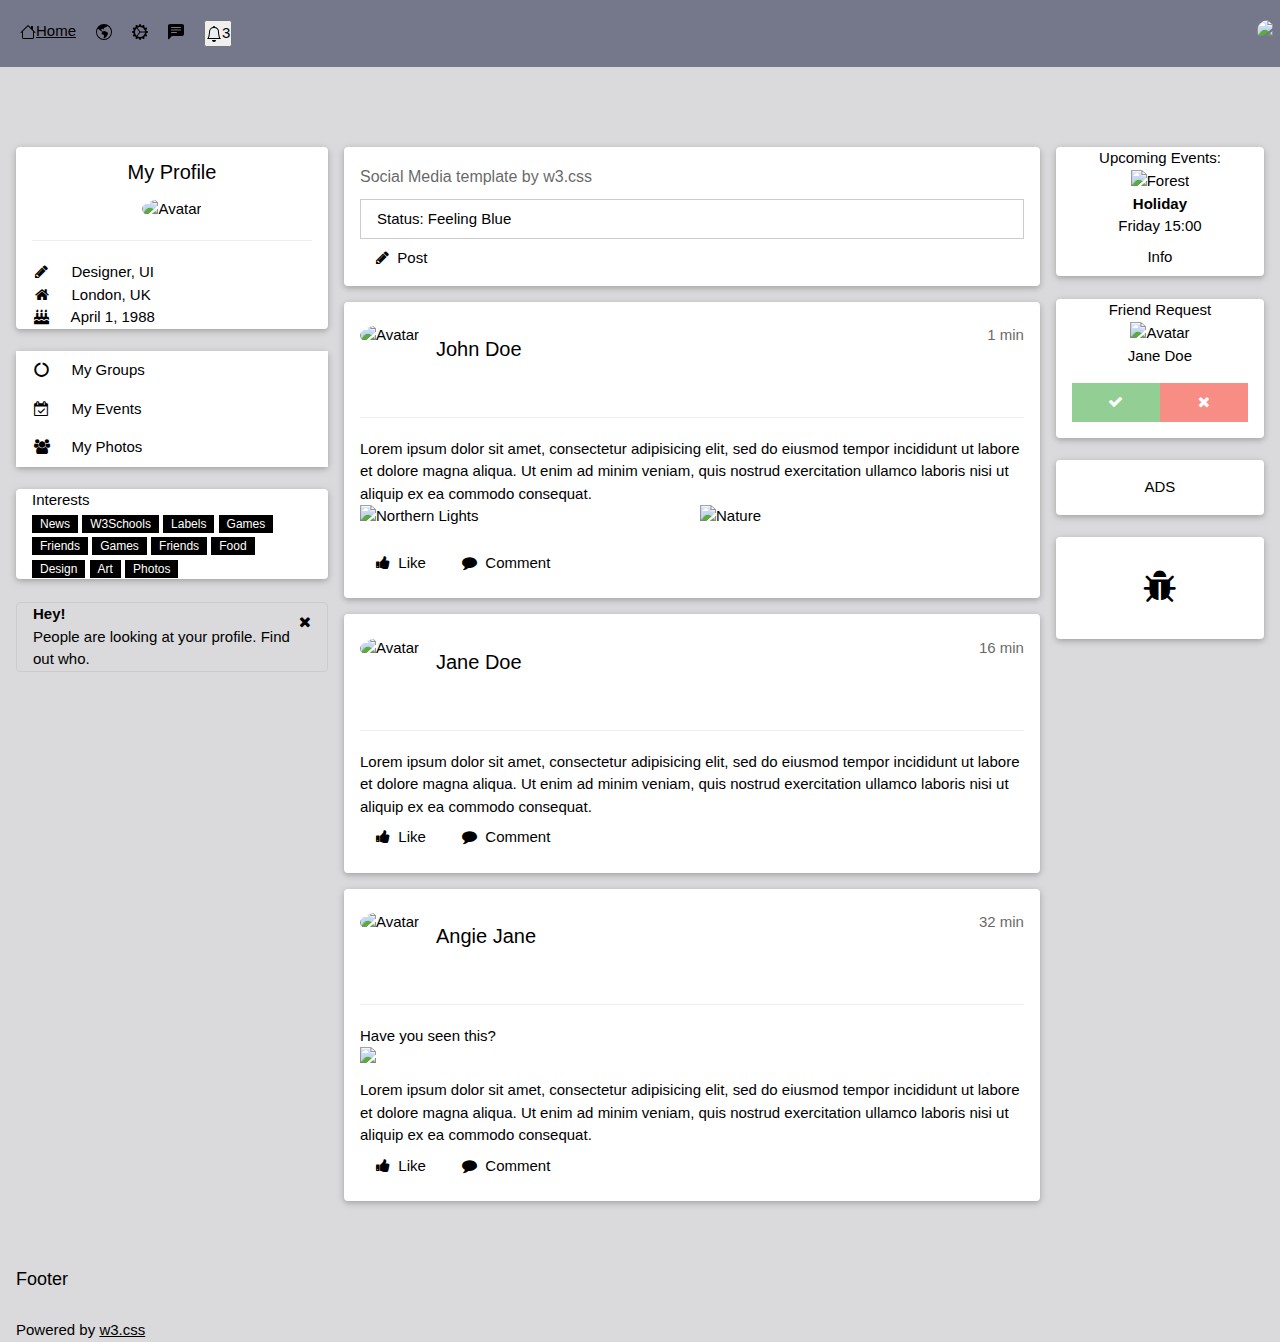
==== commit 22ebe93a: "h" ====
--- a/index.html
+++ b/index.html
@@ -1,279 +1,280 @@
 <!DOCTYPE html>
 <html>
-  <head>
-    <title>NGOC ARCHITECTS</title>
-    <meta charset="UTF-8" />
-    <meta name="viewport" content="width=device-width, initial-scale=1" />
-    <!-- <link rel="stylesheet" href="https://www.w3schools.com/w3css/4/w3.css" /> -->
-    <link rel="stylesheet" href="./css/styles.css">
-  </head>
-  <body>
-    <div id="root">
-        <!-- <noscipt>You need to enable JavaScript to run this app.</noscipt> -->
-        <div id="app">
-            <section class="section-top">
-                <!-- Navbar (sit on top) -->
-                <div class="header">
-                    <nav>
-                        <h2 class="logo">Ngoc <span>Architect</span></span></h2>
-                        <ul class="header-middle">
-                            <li><a href="#projects">Projects</a></li>
-                            <li><a href="#about">About</a></li>
-                            <li><a href="#contact">Contact</a></li>
+    <head>
+        <title>W3.CSS Template</title>
+        <meta charset="UTF-8">
+        <meta name="viewport" content="width=device-width, initial-scale=1">
+        <link rel="stylesheet" href="https://www.w3schools.com/w3css/4/w3.css">
+        <link rel="stylesheet" href="https://www.w3schools.com/lib/w3-theme-blue-grey.css">
+        <link rel='stylesheet' href='https://fonts.googleapis.com/css?family=Open+Sans'>
+        <link rel="stylesheet" href="https://cdnjs.cloudflare.com/ajax/libs/font-awesome/4.7.0/css/font-awesome.min.css">
+        <link rel="stylesheet" href="./css/styles.css">
+    </head>
+
+    <body>
+
+        <!-- Navbar -->
+        <div class="navbar">
+            <div class="navbar-container">
+                <ul class="logo_list">
+                    <li href="#" class="logo-left" title="Home"><a href="#"><img class="logo_home" src="./media/icon/navbar/home.svg">Home</a></li>
+                    <li href="#" class="logo-left" title="News"><a href="#"><img class="logo_news" src="./media/icon/navbar/news.svg"></a></li>
+                    <li href="#" class="logo-left" title="Account Settings"><a href="#"><img class="logo_account_setting" src="./media/icon/navbar/account_setting.svg"></a></li>
+                    <li href="#" class="logo-left" title="Messages"><a href="#"><img class="logo_messages" src="./media/icon/navbar/messages.svg"></a></li>
+                    <li class="logo-left button_notification">
+                        <button class="logo" title="Notifications"><img class="logo_nofitication" src="./media/icon/navbar/notification.svg"><span class="">3</span></button>     
+                        <ul class="logo_nofitication_list" style="width:300px">
+                            <li href="#" class=""><a href="#">One new friend request</a></li>
+                            <li href="#" class=""><a href="#">John Doe posted on your wall</a></li>
+                            <li href="#" class=""><a href="#">Jane likes your post</a></li>
                         </ul>
-                        <button type="button">Booking Now</button>
-                    </nav>
-                </div>
-                <div class="section-top-video">
-                    <video autoplay loop muted plays-inline class="back-video">
-                        <source src="./media/video/video-background.mp4" type="video/mp4">
-                    </video>
-                </div>
-                <div class="section-top-wrapper">
-                    <div class="container">
-                        <div class="intro">
-                            <div class="intro-left">
-                                <span class="text-income">
-                                    INTRODUCING NGOC ARCHITECTS
-                                </span>
-                                <h4 class="intro-title">
-                                    WELCOME TO NGOC ARCHITECTS
-                                </h4>
-                                <p>
-                                    "Ngoc Architech là nơi có những bản thiết kế xây dựng sẽ làm hài lòng bạn"
-                                    <br>
-                                    "Hãy tìm hiểu thêm thông tin của chúng tôi"
-                                </p>
-                                <button href="#" type="button">KHÁM PHÁ NGAY</button>
-                            </div>
-                            <div class="intro-right"></div>
-                        </div>
-                    </div>
-                </div>
-
-            </section>
-            <!-- Page content -->
-            <div class="content">
-                <!-- Projects Section -->
-                <h3 class="projects">
-                    Projects
-                </h3>
-                <hr class="hr-line">
-                <div class="projects-flex-container">
-                    <div class="flex-box">
-                        <img class="image" src="./media/image/content.jpg">
-                        <div class="image-status"> ARCHITECTS 1</div>
-                    </div>
-                    <div class="flex-box">
-                        <img class="image" src="./media/image/content.jpg">
-                        <div class="image-status"> ARCHITECTS 1</div>
-                    </div>
-                    <div class="flex-box">
-                        <img class="image" src="./media/image/content.jpg">
-                        <div class="image-status"> ARCHITECTS 1</div>
-                    </div>
-                    <div class="flex-box">
-                        <img class="image" src="./media/image/content.jpg">
-                        <div class="image-status"> ARCHITECTS 1</div>
-                    </div>
-                    <div class="flex-box">
-                        <img class="image" src="./media/image/content.jpg">
-                        <div class="image-status"> ARCHITECTS 1</div>
-                    </div>
-                    <div class="flex-box">
-                        <img class="image" src="./media/image/content.jpg">
-                        <div class="image-status"> ARCHITECTS 1</div>
-                    </div>                    <div class="flex-box">
-                        <img class="image" src="./media/image/content.jpg">
-                        <div class="image-status"> ARCHITECTS 1</div>
-                    </div>
-                    <div class="flex-box">
-                        <img class="image" src="./media/image/content.jpg">
-                        <div class="image-status"> ARCHITECTS 1</div>
-                    </div>
-                    <div class="flex-box">
-                        <img class="image" src="./media/image/content.jpg">
-                        <div class="image-status"> ARCHITECTS 1</div>
-                    </div>                    <div class="flex-box">
-                        <img class="image" src="./media/image/content.jpg">
-                        <div class="image-status"> ARCHITECTS 1</div>
-                    </div>
-                    <div class="flex-box">
-                        <img class="image" src="./media/image/content.jpg">
-                        <div class="image-status"> ARCHITECTS 1</div>
-                    </div>
-                    <div class="flex-box">
-                        <img class="image" src="./media/image/content.jpg">
-                        <div class="image-status"> ARCHITECTS 1</div>
-                    </div>
-
-
-                </div>
-
-
-
-
-
-
-
-
+                    </li>
+                    <li href="#" class="logo-right" title="Avatar"><a href="#"><img class="logo_avatar" src="./media/image/logo.jpg" alt="Avatar"></a></li>
+                </ul>
 
                 
-                <!-- About Section -->
-                <h3 class="about title">
-                    About
-                </h3>
-                <hr class="hr-line">
-
+            </div>
+        </div>
+
+        <!-- Navbar on small screens -->
+        <div id="navDemo" class="w3-bar-block w3-theme-d2 w3-hide w3-hide-large w3-hide-medium w3-large">
+        <a href="#" class="w3-bar-item w3-button w3-padding-large">Link 1</a>
+        <a href="#" class="w3-bar-item w3-button w3-padding-large">Link 2</a>
+        <a href="#" class="w3-bar-item w3-button w3-padding-large">Link 3</a>
+        <a href="#" class="w3-bar-item w3-button w3-padding-large">My Profile</a>
+        </div>
+
+        <!-- Page Container -->
+        <div class="w3-container w3-content" style="max-width:1400px;margin-top:80px">    
+        <!-- The Grid -->
+        <div class="w3-row">
+            <!-- Left Column -->
+            <div class="w3-col m3">
+            <!-- Profile -->
+            <div class="w3-card w3-round w3-white">
+                <div class="w3-container">
+                <h4 class="w3-center">My Profile</h4>
+                <p class="w3-center"><img src="./media/image/logo.jpg" class="w3-circle" style="height:106px;width:106px" alt="Avatar"></p>
+                <hr>
+                <p><i class="fa fa-pencil fa-fw w3-margin-right w3-text-theme"></i> Designer, UI</p>
+                <p><i class="fa fa-home fa-fw w3-margin-right w3-text-theme"></i> London, UK</p>
+                <p><i class="fa fa-birthday-cake fa-fw w3-margin-right w3-text-theme"></i> April 1, 1988</p>
+                </div>
+            </div>
+            <br>
+            
+            <!-- Accordion -->
+            <div class="w3-card w3-round">
+                <div class="w3-white">
+                <button onclick="myFunction('Demo1')" class="w3-button w3-block w3-theme-l1 w3-left-align"><i class="fa fa-circle-o-notch fa-fw w3-margin-right"></i> My Groups</button>
+                <div id="Demo1" class="w3-hide w3-container">
+                    <p>Some text..</p>
+                </div>
+                <button onclick="myFunction('Demo2')" class="w3-button w3-block w3-theme-l1 w3-left-align"><i class="fa fa-calendar-check-o fa-fw w3-margin-right"></i> My Events</button>
+                <div id="Demo2" class="w3-hide w3-container">
+                    <p>Some other text..</p>
+                </div>
+                <button onclick="myFunction('Demo3')" class="w3-button w3-block w3-theme-l1 w3-left-align"><i class="fa fa-users fa-fw w3-margin-right"></i> My Photos</button>
+                <div id="Demo3" class="w3-hide w3-container">
+                <div class="w3-row-padding">
+                <br>
+                <div class="w3-half">
+                    <img src="/w3images/lights.jpg" style="width:100%" class="w3-margin-bottom">
+                </div>
+                <div class="w3-half">
+                    <img src="/w3images/nature.jpg" style="width:100%" class="w3-margin-bottom">
+                </div>
+                <div class="w3-half">
+                    <img src="/w3images/mountains.jpg" style="width:100%" class="w3-margin-bottom">
+                </div>
+                <div class="w3-half">
+                    <img src="/w3images/forest.jpg" style="width:100%" class="w3-margin-bottom">
+                </div>
+                <div class="w3-half">
+                    <img src="/w3images/nature.jpg" style="width:100%" class="w3-margin-bottom">
+                </div>
+                <div class="w3-half">
+                    <img src="/w3images/snow.jpg" style="width:100%" class="w3-margin-bottom">
+                </div>
+                </div>
+                </div>
+                </div>      
+            </div>
+            <br>
+            
+            <!-- Interests --> 
+            <div class="w3-card w3-round w3-white w3-hide-small">
+                <div class="w3-container">
+                <p>Interests</p>
                 <p>
-                    Lorem ipsum dolor sit amet, consectetur adipiscing elit, sed do
-                    eiusmod tempor incididunt ut labore et dolore magna aliqua. Ut enim ad
-                    minim veniam, quis nostrud exercitation ullamco laboris nisi ut
-                    aliquip ex ea commodo consequat. Excepteur sint occaecat cupidatat non
-                    proident, sunt in culpa qui officia deserunt mollit anim id est
-                    laborum consectetur adipiscing elit, sed do eiusmod tempor incididunt
-                    ut labore et dolore magna aliqua. Ut enim ad minim veniam, quis
-                    nostrud exercitation ullamco laboris nisi ut aliquip ex ea commodo
-                    consequat.
+                    <span class="w3-tag w3-small w3-theme-d5">News</span>
+                    <span class="w3-tag w3-small w3-theme-d4">W3Schools</span>
+                    <span class="w3-tag w3-small w3-theme-d3">Labels</span>
+                    <span class="w3-tag w3-small w3-theme-d2">Games</span>
+                    <span class="w3-tag w3-small w3-theme-d1">Friends</span>
+                    <span class="w3-tag w3-small w3-theme">Games</span>
+                    <span class="w3-tag w3-small w3-theme-l1">Friends</span>
+                    <span class="w3-tag w3-small w3-theme-l2">Food</span>
+                    <span class="w3-tag w3-small w3-theme-l3">Design</span>
+                    <span class="w3-tag w3-small w3-theme-l4">Art</span>
+                    <span class="w3-tag w3-small w3-theme-l5">Photos</span>
                 </p>
                 </div>
+            </div>
+            <br>
+            
+            <!-- Alert Box -->
+            <div class="w3-container w3-display-container w3-round w3-theme-l4 w3-border w3-theme-border w3-margin-bottom w3-hide-small">
+                <span onclick="this.parentElement.style.display='none'" class="w3-button w3-theme-l3 w3-display-topright">
+                <i class="fa fa-remove"></i>
+                </span>
+                <p><strong>Hey!</strong></p>
+                <p>People are looking at your profile. Find out who.</p>
+            </div>
+            
+            <!-- End Left Column -->
+            </div>
+            
+            <!-- Middle Column -->
+            <div class="w3-col m7">
+            
+            <div class="w3-row-padding">
+                <div class="w3-col m12">
+                <div class="w3-card w3-round w3-white">
+                    <div class="w3-container w3-padding">
+                    <h6 class="w3-opacity">Social Media template by w3.css</h6>
+                    <p contenteditable="true" class="w3-border w3-padding">Status: Feeling Blue</p>
+                    <button type="button" class="w3-button w3-theme"><i class="fa fa-pencil"></i>  Post</button> 
+                    </div>
+                </div>
+                </div>
+            </div>
+            
+            <div class="w3-container w3-card w3-white w3-round w3-margin"><br>
+                <img src="./media/image/logo.jpg" alt="Avatar" class="w3-left w3-circle w3-margin-right" style="width:60px">
+                <span class="w3-right w3-opacity">1 min</span>
+                <h4>John Doe</h4><br>
+                <hr class="w3-clear">
+                <p>Lorem ipsum dolor sit amet, consectetur adipisicing elit, sed do eiusmod tempor incididunt ut labore et dolore magna aliqua. Ut enim ad minim veniam, quis nostrud exercitation ullamco laboris nisi ut aliquip ex ea commodo consequat.</p>
+                <div class="w3-row-padding" style="margin:0 -16px">
+                    <div class="w3-half">
+                    <img src="/w3images/lights.jpg" style="width:100%" alt="Northern Lights" class="w3-margin-bottom">
+                    </div>
+                    <div class="w3-half">
+                    <img src="/w3images/nature.jpg" style="width:100%" alt="Nature" class="w3-margin-bottom">
+                </div>
+                </div>
+                <button type="button" class="w3-button w3-theme-d1 w3-margin-bottom"><i class="fa fa-thumbs-up"></i>  Like</button> 
+                <button type="button" class="w3-button w3-theme-d2 w3-margin-bottom"><i class="fa fa-comment"></i>  Comment</button> 
+            </div>
+            
+            <div class="w3-container w3-card w3-white w3-round w3-margin"><br>
+                <img src="./media/image/logo.jpg" alt="Avatar" class="w3-left w3-circle w3-margin-right" style="width:60px">
+                <span class="w3-right w3-opacity">16 min</span>
+                <h4>Jane Doe</h4><br>
+                <hr class="w3-clear">
+                <p>Lorem ipsum dolor sit amet, consectetur adipisicing elit, sed do eiusmod tempor incididunt ut labore et dolore magna aliqua. Ut enim ad minim veniam, quis nostrud exercitation ullamco laboris nisi ut aliquip ex ea commodo consequat.</p>
+                <button type="button" class="w3-button w3-theme-d1 w3-margin-bottom"><i class="fa fa-thumbs-up"></i>  Like</button> 
+                <button type="button" class="w3-button w3-theme-d2 w3-margin-bottom"><i class="fa fa-comment"></i>  Comment</button> 
+            </div>  
+
+            <div class="w3-container w3-card w3-white w3-round w3-margin"><br>
+                <img src="./media/image/logo.jpg" alt="Avatar" class="w3-left w3-circle w3-margin-right" style="width:60px">
+                <span class="w3-right w3-opacity">32 min</span>
+                <h4>Angie Jane</h4><br>
+                <hr class="w3-clear">
+                <p>Have you seen this?</p>
+                <img src="/w3images/nature.jpg" style="width:100%" class="w3-margin-bottom">
+                <p>Lorem ipsum dolor sit amet, consectetur adipisicing elit, sed do eiusmod tempor incididunt ut labore et dolore magna aliqua. Ut enim ad minim veniam, quis nostrud exercitation ullamco laboris nisi ut aliquip ex ea commodo consequat.</p>
+                <button type="button" class="w3-button w3-theme-d1 w3-margin-bottom"><i class="fa fa-thumbs-up"></i>  Like</button> 
+                <button type="button" class="w3-button w3-theme-d2 w3-margin-bottom"><i class="fa fa-comment"></i>  Comment</button> 
+            </div> 
+            
+            <!-- End Middle Column -->
+            </div>
+            
+            <!-- Right Column -->
+            <div class="w3-col m2">
+            <div class="w3-card w3-round w3-white w3-center">
+                <div class="w3-container">
+                <p>Upcoming Events:</p>
+                <img src="./media/image/logo.jpg" alt="Forest" style="width:100%;">
+                <p><strong>Holiday</strong></p>
+                <p>Friday 15:00</p>
+                <p><button class="w3-button w3-block w3-theme-l4">Info</button></p>
+                </div>
+            </div>
+            <br>
+            
+            <div class="w3-card w3-round w3-white w3-center">
+                <div class="w3-container">
+                <p>Friend Request</p>
+                <img src="./media/image/logo.jpg" alt="Avatar" style="width:50%"><br>
+                <span>Jane Doe</span>
+                <div class="w3-row w3-opacity">
+                    <div class="w3-half">
+                    <button class="w3-button w3-block w3-green w3-section" title="Accept"><i class="fa fa-check"></i></button>
+                    </div>
+                    <div class="w3-half">
+                    <button class="w3-button w3-block w3-red w3-section" title="Decline"><i class="fa fa-remove"></i></button>
+                    </div>
+                </div>
+                </div>
+            </div>
+            <br>
+            
+            <div class="w3-card w3-round w3-white w3-padding-16 w3-center">
+                <p>ADS</p>
+            </div>
+            <br>
+            
+            <div class="w3-card w3-round w3-white w3-padding-32 w3-center">
+                <p><i class="fa fa-bug w3-xxlarge"></i></p>
+            </div>
+            
+            <!-- End Right Column -->
+            </div>
+            
+        <!-- End Grid -->
+        </div>
         
-                <div class="w3-row-padding w3-grayscale">
-                <div class="w3-col l3 m6 w3-margin-bottom">
-                    <img
-                    src="https://www.w3schools.com/w3images/team2.jpg"
-                    alt="John"
-                    style="width: 100%;"
-                    />
-                    <h3>John Doe</h3>
-                    <p class="w3-opacity">CEO & Founder</p>
-                    <p>
-                    Phasellus eget enim eu lectus faucibus vestibulum. Suspendisse
-                    sodales pellentesque elementum.
-                    </p>
-                    <p>
-                    <button class="w3-button w3-light-grey w3-block">Contact</button>
-                    </p>
-                </div>
-                <div class="w3-col l3 m6 w3-margin-bottom">
-                    <img
-                    src="https://www.w3schools.com/w3images/team1.jpg"
-                    alt="Jane"
-                    style="width: 100%;"
-                    />
-                    <h3>Jane Doe</h3>
-                    <p class="w3-opacity">Architect</p>
-                    <p>
-                    Phasellus eget enim eu lectus faucibus vestibulum. Suspendisse
-                    sodales pellentesque elementum.
-                    </p>
-                    <p>
-                    <button class="w3-button w3-light-grey w3-block">Contact</button>
-                    </p>
-                </div>
-                <div class="w3-col l3 m6 w3-margin-bottom">
-                    <img
-                    src="https://www.w3schools.com/w3images/team3.jpg"
-                    alt="Mike"
-                    style="width: 100%;"
-                    />
-                    <h3>Mike Ross</h3>
-                    <p class="w3-opacity">Architect</p>
-                    <p>
-                    Phasellus eget enim eu lectus faucibus vestibulum. Suspendisse
-                    sodales pellentesque elementum.
-                    </p>
-                    <p>
-                    <button class="w3-button w3-light-grey w3-block">Contact</button>
-                    </p>
-                </div>
-                <div class="w3-col l3 m6 w3-margin-bottom">
-                    <img
-                    src="https://www.w3schools.com/w3images/team4.jpg"
-                    alt="Dan"
-                    style="width: 100%;"
-                    />
-                    <h3>Dan Star</h3>
-                    <p class="w3-opacity">Architect</p>
-                    <p>
-                    Phasellus eget enim eu lectus faucibus vestibulum. Suspendisse
-                    sodales pellentesque elementum.
-                    </p>
-                    <p>
-                    <button class="w3-button w3-light-grey w3-block">Contact</button>
-                    </p>
-                </div>
-                </div>
+        <!-- End Page Container -->
+        </div>
+        <br>
+
+        <!-- Footer -->
+        <footer class="w3-container w3-theme-d3 w3-padding-16">
+        <h5>Footer</h5>
+        </footer>
+
+        <footer class="w3-container w3-theme-d5">
+        <p>Powered by <a href="https://www.w3schools.com/w3css/default.asp" target="_blank">w3.css</a></p>
+        </footer>
         
-                <!-- Contact Section -->
-                <h3 class="contect title">
-                    Contact
-                </h3>
-                <hr class="hr-line">
-
-                <p>Lets get in touch and talk about your next project.</p>
-                <form action="/action_page.php" target="_blank">
-                    <input
-                    class="w3-input w3-border"
-                    type="text"
-                    placeholder="Name"
-                    required
-                    name="Name"
-                    />
-                    <input
-                    class="w3-input w3-section w3-border"
-                    type="text"
-                    placeholder="Email"
-                    required
-                    name="Email"
-                    />
-                    <input
-                    class="w3-input w3-section w3-border"
-                    type="text"
-                    placeholder="Subject"
-                    required
-                    name="Subject"
-                    />
-                    <input
-                    class="w3-input w3-section w3-border"
-                    type="text"
-                    placeholder="Comment"
-                    required
-                    name="Comment"
-                    />
-                    <button class="w3-button w3-black w3-section" type="submit">
-                    <i class="fa fa-paper-plane"></i> SEND MESSAGE
-                    </button>
-                </form>
-                </div>
-        
-                <!-- Image of location/map -->
-                <div class="w3-container">
-                <img
-                    src="https://www.w3schools.com/w3images/map.jpg"
-                    class="w3-image"
-                    style="width: 100%;"
-                />
-                </div>
-        
-                <!-- End page content -->
-            </div>
-        
-            <!-- Footer -->
-            <footer class="w3-center w3-black w3-padding-16">
-                <p>
-                Powered by
-                <a
-                    href="https://www.w3schools.com/w3css/default.asp"
-                    title="W3.CSS"
-                    target="_blank"
-                    class="w3-hover-text-green"
-                    >w3.css</a
-                >
-                </p>
-            </footer>
-       </div> 
-       <script href ="./js/style.js"></script>
-    </div>
-  </body>
-</html>
+        <script>
+        // Accordion
+        function myFunction(id) {
+        var x = document.getElementById(id);
+        if (x.className.indexOf("w3-show") == -1) {
+            x.className += " w3-show";
+            x.previousElementSibling.className += " w3-theme-d1";
+        } else { 
+            x.className = x.className.replace("w3-show", "");
+            x.previousElementSibling.className = 
+            x.previousElementSibling.className.replace(" w3-theme-d1", "");
+        }
+        }
+
+        // Used to toggle the menu on smaller screens when clicking on the menu button
+        function openNav() {
+        var x = document.getElementById("navDemo");
+        if (x.className.indexOf("w3-show") == -1) {
+            x.className += " w3-show";
+        } else { 
+            x.className = x.className.replace(" w3-show", "");
+        }
+        }
+        </script>
+
+    </body>
+</html> 
--- a/css/styles.css
+++ b/css/styles.css
@@ -2,6 +2,7 @@
 * {
   margin: 0;
   padding: 0;
+  list-style-type: none;
   box-sizing: border-box;
   font-family: "Poppins", sans-serif;
 }
@@ -9,175 +10,34 @@
 body {
   min-height: 100vh;
   overflow-x: hidden;
-  background: #060423;
+  background: #dadadc;
 }
-
-#root #app .section-top .header {
-  height: 100%;
-  width: 100%;
-  background-size: cover;
-  background-position: center;
+body .navbar .navbar-container {
+  background-color: hsl(231, 8%, 50%);
+  display: flex;
 }
-#root #app .section-top .header nav {
-  padding: 40px 10%;
+body .navbar .navbar-container .logo_list {
   display: flex;
+  margin: 10px;
+}
+body .navbar .navbar-container .logo_list .logo-left {
+  padding: 10px;
+  justify-content: center;
   align-items: center;
-  justify-content: space-between;
 }
-#root #app .section-top .header nav .logo {
-  color: white;
-  font-size: 28px;
+body .navbar .navbar-container .logo_list .button_notification .logo_notification {
+  background-color: hsl(231, 8%, 50%);
 }
-#root #app .section-top .header nav .logo span {
-  color: #9900ff;
+body .navbar .navbar-container .logo_list .button_notification .logo_nofitication_list {
+  display: none;
 }
-#root #app .section-top .header nav ul li {
-  list-style-type: none;
-  display: inline-block;
-  padding: 10px 20px;
+body .navbar .navbar-container .logo_list .logo-right {
+  margin: 10px;
 }
-#root #app .section-top .header nav ul li a {
-  color: white;
-  text-decoration: none;
-  font-weight: bold;
-}
-#root #app .section-top .header nav ul li a:hover {
-  color: #9900ff;
-  transition: 0.3s;
-}
-#root #app .section-top .header nav button {
-  border: none;
-  background: #9900ff;
-  padding: 12px 30px;
-  border-radius: 30px;
-  color: white;
-  font-weight: bold;
-  font-size: 15px;
-  transition: 0.4s;
-}
-#root #app .section-top .header nav button:hover {
-  transform: scale(1.3);
-}
-#root #app .section-top .section-top-video {
-  width: 100%;
-  height: 100%;
-}
-#root #app .section-top .section-top-video .back-video {
+body .navbar .navbar-container .logo_list .logo-right .logo_avatar {
   position: absolute;
   right: 0;
-  bottom: 0;
-  z-index: -1;
-  -o-object-fit: cover;
-     object-fit: cover;
-  pointer-events: none;
-}
-#root #app .section-top .section-top-wrapper {
-  margin: 10%;
-  position: relative;
-  z-index: 1;
-}
-#root #app .section-top .section-top-wrapper .container .intro .intro-left {
-  max-width: 1000px;
-  margin: 0 auto;
-  text-align: center;
-}
-#root #app .section-top .section-top-wrapper .container .intro .intro-left span {
-  border: none;
-  padding: 12px 30px;
-  color: #9900ff;
-  font-weight: lighter;
-  font-size: 20px;
-}
-#root #app .section-top .section-top-wrapper .container .intro .intro-left .intro-title {
-  border: none;
-  padding: 30px 30px;
-  color: #fff;
-  font-weight: bolder;
-  font-size: 40px;
-}
-#root #app .section-top .section-top-wrapper .container .intro .intro-left p {
-  border: none;
-  color: #fff;
-  font-weight: lighter;
-  font-size: 18px;
-}
-#root #app .section-top .section-top-wrapper .container .intro .intro-left button {
-  margin: 60px;
-  border: none;
-  background: linear-gradient(#9900ff, #9b6bbb 90%);
-  padding: 12px 60px;
-  border-radius: 10px;
-  color: white;
-  font-weight: bold;
-  font-size: 20px;
-  transition: 0.4s;
-}
-#root #app .section-top .section-top-wrapper .container .intro .intro-left button:hover {
-  transform: scale(1.3);
-}
-#root #app .section-top .section-top-wrapper .container .intro .intro-right {
-  display: none;
-}
-#root #app .section-top::before {
-  content: "";
-  position: absolute;
-  bottom: 0;
-  width: 100%;
-  height: 50%;
-  background: linear-gradient(to top, #060423, transparent);
-  z-index: 1;
-}
-#root #app .content h3 {
-  border: none;
-  padding: 30px 30px;
-  color: #9900ff;
-  font-weight: bolder;
-  font-size: 40px;
-  text-align: center;
-}
-#root #app .content .hr-line {
-  margin: auto;
-  width: 50%;
-  border-top: 5px solid #9900ff;
-  border-radius: 10px;
-}
-#root #app .content .projects-flex-container {
-  margin: 50px auto;
-  display: flex;
-  width: 100%;
-  height: auto;
-  flex-direction: row;
-  flex-wrap: wrap;
-  justify-content: space-around;
-}
-#root #app .content .projects-flex-container .flex-box {
-  margin: 10px;
-  width: 400px;
-  height: 450px;
-  background: linear-gradient(#9900ff, #060423);
-  line-height: 200px;
-  border-radius: 20px;
-}
-#root #app .content .projects-flex-container .flex-box .image {
-  width: 400px;
-  height: auto;
-  border-radius: 15px;
-}
-#root #app .content .projects-flex-container .flex-box .image-status {
-  text-align: center;
-  color: white;
-  font-size: 25px;
-}
-
-@media (min-aspect-ratio: 16/9) {
-  .back-video {
-    width: 100%;
-    height: auto;
-  }
-}
-@media (max-aspect-ratio: 16/9) {
-  .back-video {
-    width: auto;
-    height: 100%;
-  }
+  width: 23px;
+  height: 23px;
+  border-radius: 50%;
 }/*# sourceMappingURL=styles.css.map */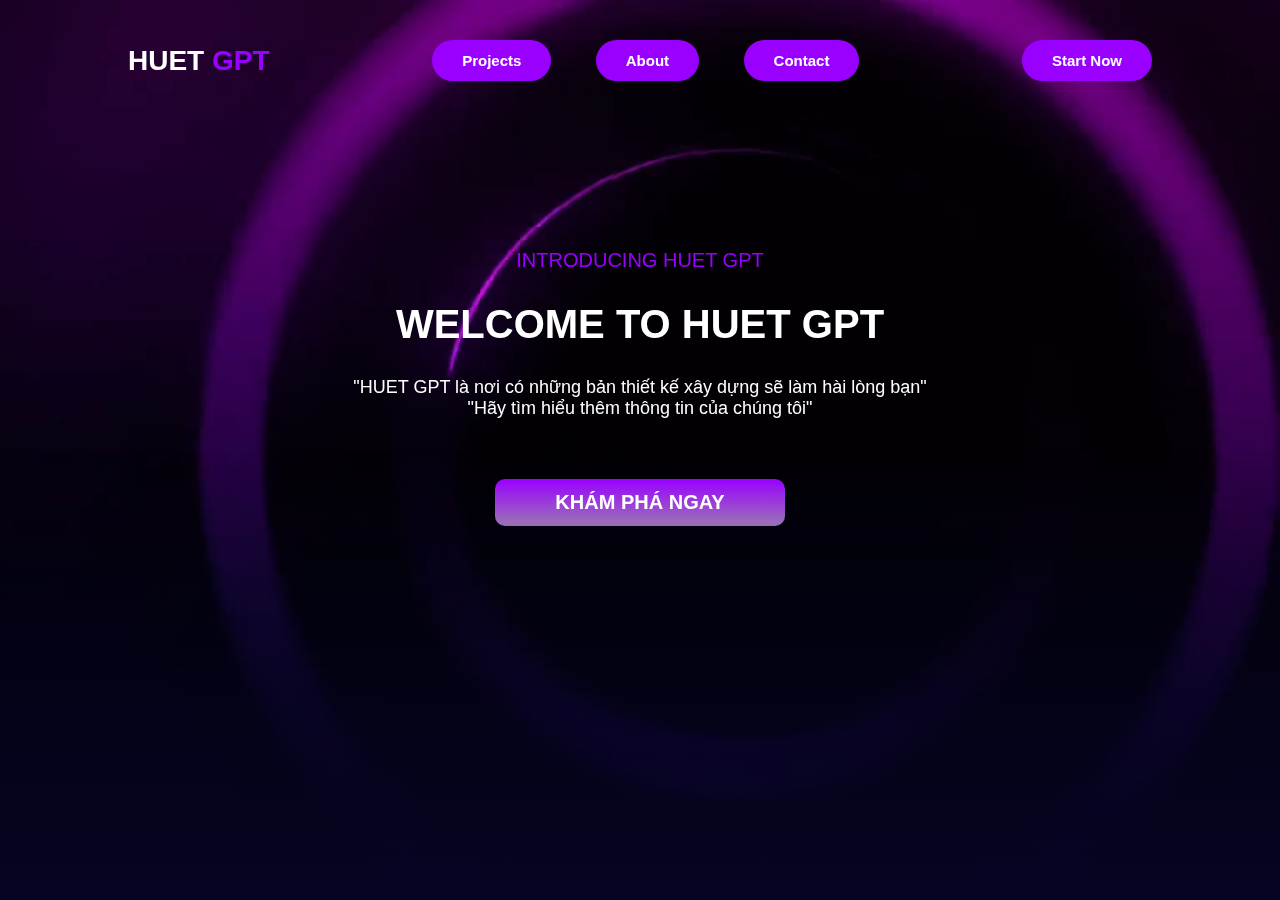
==== commit f0f1a3b9: "02.ChatApp Release" ====
--- a/index.html
+++ b/index.html
@@ -1,280 +1,58 @@
 <!DOCTYPE html>
 <html>
-    <head>
-        <title>W3.CSS Template</title>
-        <meta charset="UTF-8">
-        <meta name="viewport" content="width=device-width, initial-scale=1">
-        <link rel="stylesheet" href="https://www.w3schools.com/w3css/4/w3.css">
-        <link rel="stylesheet" href="https://www.w3schools.com/lib/w3-theme-blue-grey.css">
-        <link rel='stylesheet' href='https://fonts.googleapis.com/css?family=Open+Sans'>
-        <link rel="stylesheet" href="https://cdnjs.cloudflare.com/ajax/libs/font-awesome/4.7.0/css/font-awesome.min.css">
-        <link rel="stylesheet" href="./css/styles.css">
-    </head>
-
-    <body>
-
-        <!-- Navbar -->
-        <div class="navbar">
-            <div class="navbar-container">
-                <ul class="logo_list">
-                    <li href="#" class="logo-left" title="Home"><a href="#"><img class="logo_home" src="./media/icon/navbar/home.svg">Home</a></li>
-                    <li href="#" class="logo-left" title="News"><a href="#"><img class="logo_news" src="./media/icon/navbar/news.svg"></a></li>
-                    <li href="#" class="logo-left" title="Account Settings"><a href="#"><img class="logo_account_setting" src="./media/icon/navbar/account_setting.svg"></a></li>
-                    <li href="#" class="logo-left" title="Messages"><a href="#"><img class="logo_messages" src="./media/icon/navbar/messages.svg"></a></li>
-                    <li class="logo-left button_notification">
-                        <button class="logo" title="Notifications"><img class="logo_nofitication" src="./media/icon/navbar/notification.svg"><span class="">3</span></button>     
-                        <ul class="logo_nofitication_list" style="width:300px">
-                            <li href="#" class=""><a href="#">One new friend request</a></li>
-                            <li href="#" class=""><a href="#">John Doe posted on your wall</a></li>
-                            <li href="#" class=""><a href="#">Jane likes your post</a></li>
+  <head>
+    <title>HUET GPT</title>
+    <meta charset="UTF-8" />
+    <meta name="viewport" content="width=device-width, initial-scale=1" />
+    <!-- <link rel="stylesheet" href="https://www.w3schools.com/w3css/4/w3.css" /> -->
+    <link rel="stylesheet" href="./css/styles.css">
+  </head>
+  <body>
+    <div id="root">
+        <!-- <noscipt>You need to enable JavaScript to run this app.</noscipt> -->
+        <div id="app">
+            <section class="section-top">
+                <!-- Navbar (sit on top) -->
+                <div class="header">
+                    <nav>
+                        <h2 class="logo">HUET <span>GPT</span></span></h2>
+                        <ul class="header-middle">
+                            <li><a href="#projects">Projects</a></li>
+                            <li><a href="#about">About</a></li>
+                            <li><a href="#contact">Contact</a></li>
                         </ul>
-                    </li>
-                    <li href="#" class="logo-right" title="Avatar"><a href="#"><img class="logo_avatar" src="./media/image/logo.jpg" alt="Avatar"></a></li>
-                </ul>
-
-                
-            </div>
-        </div>
-
-        <!-- Navbar on small screens -->
-        <div id="navDemo" class="w3-bar-block w3-theme-d2 w3-hide w3-hide-large w3-hide-medium w3-large">
-        <a href="#" class="w3-bar-item w3-button w3-padding-large">Link 1</a>
-        <a href="#" class="w3-bar-item w3-button w3-padding-large">Link 2</a>
-        <a href="#" class="w3-bar-item w3-button w3-padding-large">Link 3</a>
-        <a href="#" class="w3-bar-item w3-button w3-padding-large">My Profile</a>
-        </div>
-
-        <!-- Page Container -->
-        <div class="w3-container w3-content" style="max-width:1400px;margin-top:80px">    
-        <!-- The Grid -->
-        <div class="w3-row">
-            <!-- Left Column -->
-            <div class="w3-col m3">
-            <!-- Profile -->
-            <div class="w3-card w3-round w3-white">
-                <div class="w3-container">
-                <h4 class="w3-center">My Profile</h4>
-                <p class="w3-center"><img src="./media/image/logo.jpg" class="w3-circle" style="height:106px;width:106px" alt="Avatar"></p>
-                <hr>
-                <p><i class="fa fa-pencil fa-fw w3-margin-right w3-text-theme"></i> Designer, UI</p>
-                <p><i class="fa fa-home fa-fw w3-margin-right w3-text-theme"></i> London, UK</p>
-                <p><i class="fa fa-birthday-cake fa-fw w3-margin-right w3-text-theme"></i> April 1, 1988</p>
+                        <!-- <button type="button">Start Now</button> -->
+                        <a href="./chat.html">Start Now</a>
+                    </nav>
                 </div>
-            </div>
-            <br>
-            
-            <!-- Accordion -->
-            <div class="w3-card w3-round">
-                <div class="w3-white">
-                <button onclick="myFunction('Demo1')" class="w3-button w3-block w3-theme-l1 w3-left-align"><i class="fa fa-circle-o-notch fa-fw w3-margin-right"></i> My Groups</button>
-                <div id="Demo1" class="w3-hide w3-container">
-                    <p>Some text..</p>
+                <div class="section-top-video">
+                    <video autoplay loop muted plays-inline class="back-video">
+                        <source src="./media/video/video-background.mp4" type="video/mp4">
+                    </video>
                 </div>
-                <button onclick="myFunction('Demo2')" class="w3-button w3-block w3-theme-l1 w3-left-align"><i class="fa fa-calendar-check-o fa-fw w3-margin-right"></i> My Events</button>
-                <div id="Demo2" class="w3-hide w3-container">
-                    <p>Some other text..</p>
-                </div>
-                <button onclick="myFunction('Demo3')" class="w3-button w3-block w3-theme-l1 w3-left-align"><i class="fa fa-users fa-fw w3-margin-right"></i> My Photos</button>
-                <div id="Demo3" class="w3-hide w3-container">
-                <div class="w3-row-padding">
-                <br>
-                <div class="w3-half">
-                    <img src="/w3images/lights.jpg" style="width:100%" class="w3-margin-bottom">
-                </div>
-                <div class="w3-half">
-                    <img src="/w3images/nature.jpg" style="width:100%" class="w3-margin-bottom">
-                </div>
-                <div class="w3-half">
-                    <img src="/w3images/mountains.jpg" style="width:100%" class="w3-margin-bottom">
-                </div>
-                <div class="w3-half">
-                    <img src="/w3images/forest.jpg" style="width:100%" class="w3-margin-bottom">
-                </div>
-                <div class="w3-half">
-                    <img src="/w3images/nature.jpg" style="width:100%" class="w3-margin-bottom">
-                </div>
-                <div class="w3-half">
-                    <img src="/w3images/snow.jpg" style="width:100%" class="w3-margin-bottom">
-                </div>
-                </div>
-                </div>
-                </div>      
-            </div>
-            <br>
-            
-            <!-- Interests --> 
-            <div class="w3-card w3-round w3-white w3-hide-small">
-                <div class="w3-container">
-                <p>Interests</p>
-                <p>
-                    <span class="w3-tag w3-small w3-theme-d5">News</span>
-                    <span class="w3-tag w3-small w3-theme-d4">W3Schools</span>
-                    <span class="w3-tag w3-small w3-theme-d3">Labels</span>
-                    <span class="w3-tag w3-small w3-theme-d2">Games</span>
-                    <span class="w3-tag w3-small w3-theme-d1">Friends</span>
-                    <span class="w3-tag w3-small w3-theme">Games</span>
-                    <span class="w3-tag w3-small w3-theme-l1">Friends</span>
-                    <span class="w3-tag w3-small w3-theme-l2">Food</span>
-                    <span class="w3-tag w3-small w3-theme-l3">Design</span>
-                    <span class="w3-tag w3-small w3-theme-l4">Art</span>
-                    <span class="w3-tag w3-small w3-theme-l5">Photos</span>
-                </p>
-                </div>
-            </div>
-            <br>
-            
-            <!-- Alert Box -->
-            <div class="w3-container w3-display-container w3-round w3-theme-l4 w3-border w3-theme-border w3-margin-bottom w3-hide-small">
-                <span onclick="this.parentElement.style.display='none'" class="w3-button w3-theme-l3 w3-display-topright">
-                <i class="fa fa-remove"></i>
-                </span>
-                <p><strong>Hey!</strong></p>
-                <p>People are looking at your profile. Find out who.</p>
-            </div>
-            
-            <!-- End Left Column -->
-            </div>
-            
-            <!-- Middle Column -->
-            <div class="w3-col m7">
-            
-            <div class="w3-row-padding">
-                <div class="w3-col m12">
-                <div class="w3-card w3-round w3-white">
-                    <div class="w3-container w3-padding">
-                    <h6 class="w3-opacity">Social Media template by w3.css</h6>
-                    <p contenteditable="true" class="w3-border w3-padding">Status: Feeling Blue</p>
-                    <button type="button" class="w3-button w3-theme"><i class="fa fa-pencil"></i>  Post</button> 
+                <div class="section-top-wrapper">
+                    <div class="container">
+                        <div class="intro">
+                            <div class="intro-left">
+                                <span class="text-income">
+                                    INTRODUCING HUET GPT
+                                </span>
+                                <h4 class="intro-title">
+                                    WELCOME TO HUET GPT
+                                </h4>
+                                <p>
+                                    "HUET GPT là nơi có những bản thiết kế xây dựng sẽ làm hài lòng bạn"
+                                    <br>
+                                    "Hãy tìm hiểu thêm thông tin của chúng tôi"
+                                </p>
+                                <button href="#" type="button">KHÁM PHÁ NGAY</button>
+                            </div>
+                            <div class="intro-right"></div>
+                        </div>
                     </div>
                 </div>
-                </div>
-            </div>
-            
-            <div class="w3-container w3-card w3-white w3-round w3-margin"><br>
-                <img src="./media/image/logo.jpg" alt="Avatar" class="w3-left w3-circle w3-margin-right" style="width:60px">
-                <span class="w3-right w3-opacity">1 min</span>
-                <h4>John Doe</h4><br>
-                <hr class="w3-clear">
-                <p>Lorem ipsum dolor sit amet, consectetur adipisicing elit, sed do eiusmod tempor incididunt ut labore et dolore magna aliqua. Ut enim ad minim veniam, quis nostrud exercitation ullamco laboris nisi ut aliquip ex ea commodo consequat.</p>
-                <div class="w3-row-padding" style="margin:0 -16px">
-                    <div class="w3-half">
-                    <img src="/w3images/lights.jpg" style="width:100%" alt="Northern Lights" class="w3-margin-bottom">
-                    </div>
-                    <div class="w3-half">
-                    <img src="/w3images/nature.jpg" style="width:100%" alt="Nature" class="w3-margin-bottom">
-                </div>
-                </div>
-                <button type="button" class="w3-button w3-theme-d1 w3-margin-bottom"><i class="fa fa-thumbs-up"></i>  Like</button> 
-                <button type="button" class="w3-button w3-theme-d2 w3-margin-bottom"><i class="fa fa-comment"></i>  Comment</button> 
-            </div>
-            
-            <div class="w3-container w3-card w3-white w3-round w3-margin"><br>
-                <img src="./media/image/logo.jpg" alt="Avatar" class="w3-left w3-circle w3-margin-right" style="width:60px">
-                <span class="w3-right w3-opacity">16 min</span>
-                <h4>Jane Doe</h4><br>
-                <hr class="w3-clear">
-                <p>Lorem ipsum dolor sit amet, consectetur adipisicing elit, sed do eiusmod tempor incididunt ut labore et dolore magna aliqua. Ut enim ad minim veniam, quis nostrud exercitation ullamco laboris nisi ut aliquip ex ea commodo consequat.</p>
-                <button type="button" class="w3-button w3-theme-d1 w3-margin-bottom"><i class="fa fa-thumbs-up"></i>  Like</button> 
-                <button type="button" class="w3-button w3-theme-d2 w3-margin-bottom"><i class="fa fa-comment"></i>  Comment</button> 
-            </div>  
-
-            <div class="w3-container w3-card w3-white w3-round w3-margin"><br>
-                <img src="./media/image/logo.jpg" alt="Avatar" class="w3-left w3-circle w3-margin-right" style="width:60px">
-                <span class="w3-right w3-opacity">32 min</span>
-                <h4>Angie Jane</h4><br>
-                <hr class="w3-clear">
-                <p>Have you seen this?</p>
-                <img src="/w3images/nature.jpg" style="width:100%" class="w3-margin-bottom">
-                <p>Lorem ipsum dolor sit amet, consectetur adipisicing elit, sed do eiusmod tempor incididunt ut labore et dolore magna aliqua. Ut enim ad minim veniam, quis nostrud exercitation ullamco laboris nisi ut aliquip ex ea commodo consequat.</p>
-                <button type="button" class="w3-button w3-theme-d1 w3-margin-bottom"><i class="fa fa-thumbs-up"></i>  Like</button> 
-                <button type="button" class="w3-button w3-theme-d2 w3-margin-bottom"><i class="fa fa-comment"></i>  Comment</button> 
-            </div> 
-            
-            <!-- End Middle Column -->
-            </div>
-            
-            <!-- Right Column -->
-            <div class="w3-col m2">
-            <div class="w3-card w3-round w3-white w3-center">
-                <div class="w3-container">
-                <p>Upcoming Events:</p>
-                <img src="./media/image/logo.jpg" alt="Forest" style="width:100%;">
-                <p><strong>Holiday</strong></p>
-                <p>Friday 15:00</p>
-                <p><button class="w3-button w3-block w3-theme-l4">Info</button></p>
-                </div>
-            </div>
-            <br>
-            
-            <div class="w3-card w3-round w3-white w3-center">
-                <div class="w3-container">
-                <p>Friend Request</p>
-                <img src="./media/image/logo.jpg" alt="Avatar" style="width:50%"><br>
-                <span>Jane Doe</span>
-                <div class="w3-row w3-opacity">
-                    <div class="w3-half">
-                    <button class="w3-button w3-block w3-green w3-section" title="Accept"><i class="fa fa-check"></i></button>
-                    </div>
-                    <div class="w3-half">
-                    <button class="w3-button w3-block w3-red w3-section" title="Decline"><i class="fa fa-remove"></i></button>
-                    </div>
-                </div>
-                </div>
-            </div>
-            <br>
-            
-            <div class="w3-card w3-round w3-white w3-padding-16 w3-center">
-                <p>ADS</p>
-            </div>
-            <br>
-            
-            <div class="w3-card w3-round w3-white w3-padding-32 w3-center">
-                <p><i class="fa fa-bug w3-xxlarge"></i></p>
-            </div>
-            
-            <!-- End Right Column -->
-            </div>
-            
-        <!-- End Grid -->
-        </div>
-        
-        <!-- End Page Container -->
-        </div>
-        <br>
-
-        <!-- Footer -->
-        <footer class="w3-container w3-theme-d3 w3-padding-16">
-        <h5>Footer</h5>
-        </footer>
-
-        <footer class="w3-container w3-theme-d5">
-        <p>Powered by <a href="https://www.w3schools.com/w3css/default.asp" target="_blank">w3.css</a></p>
-        </footer>
-        
-        <script>
-        // Accordion
-        function myFunction(id) {
-        var x = document.getElementById(id);
-        if (x.className.indexOf("w3-show") == -1) {
-            x.className += " w3-show";
-            x.previousElementSibling.className += " w3-theme-d1";
-        } else { 
-            x.className = x.className.replace("w3-show", "");
-            x.previousElementSibling.className = 
-            x.previousElementSibling.className.replace(" w3-theme-d1", "");
-        }
-        }
-
-        // Used to toggle the menu on smaller screens when clicking on the menu button
-        function openNav() {
-        var x = document.getElementById("navDemo");
-        if (x.className.indexOf("w3-show") == -1) {
-            x.className += " w3-show";
-        } else { 
-            x.className = x.className.replace(" w3-show", "");
-        }
-        }
-        </script>
-
-    </body>
-</html> 
+            </section>
+       <script href ="./js/style.js"></script>
+    </div>
+  </body>
+</html>
--- a/css/styles.css
+++ b/css/styles.css
@@ -2,7 +2,6 @@
 * {
   margin: 0;
   padding: 0;
-  list-style-type: none;
   box-sizing: border-box;
   font-family: "Poppins", sans-serif;
 }
@@ -10,34 +9,190 @@
 body {
   min-height: 100vh;
   overflow-x: hidden;
-  background: #dadadc;
+  background: #060423;
 }
-body .navbar .navbar-container {
-  background-color: hsl(231, 8%, 50%);
+
+#root #app .section-top .header {
+  height: 100%;
+  width: 100%;
+  background-size: cover;
+  background-position: center;
+}
+#root #app .section-top .header nav {
+  padding: 40px 10%;
   display: flex;
+  align-items: center;
+  justify-content: space-between;
 }
-body .navbar .navbar-container .logo_list {
-  display: flex;
-  margin: 10px;
+#root #app .section-top .header nav .logo {
+  color: white;
+  font-size: 28px;
 }
-body .navbar .navbar-container .logo_list .logo-left {
-  padding: 10px;
-  justify-content: center;
-  align-items: center;
+#root #app .section-top .header nav .logo span {
+  color: #9900ff;
 }
-body .navbar .navbar-container .logo_list .button_notification .logo_notification {
-  background-color: hsl(231, 8%, 50%);
+#root #app .section-top .header nav ul li {
+  list-style-type: none;
+  display: inline-block;
+  padding: 10px 20px;
 }
-body .navbar .navbar-container .logo_list .button_notification .logo_nofitication_list {
+#root #app .section-top .header nav ul li a {
+  color: white;
+  text-decoration: none;
+  font-weight: bold;
+}
+#root #app .section-top .header nav ul li a:hover {
+  color: #9900ff;
+  transition: 0.3s;
+}
+#root #app .section-top .header nav button {
+  border: none;
+  background: #9900ff;
+  padding: 12px 30px;
+  border-radius: 30px;
+  color: white;
+  font-weight: bold;
+  font-size: 15px;
+  transition: 0.4s;
+}
+#root #app .section-top .header nav button:hover {
+  transform: scale(1.3);
+}
+
+#root #app .section-top .header nav a {
+  border: none;
+  background: #9900ff;
+  padding: 12px 30px;
+  border-radius: 30px;
+  color: white;
+  font-weight: bold;
+  font-size: 15px;
+  transition: 0.4s;
+  text-decoration: none;
+}
+#root #app .section-top .header nav a:hover {
+  transform: scale(1.3);
+}
+#root #app .section-top .section-top-video {
+  width: 100%;
+  height: 100%;
+}
+#root #app .section-top .section-top-video .back-video {
+  position: absolute;
+  right: 0;
+  bottom: 0;
+  z-index: -1;
+  -o-object-fit: cover;
+     object-fit: cover;
+  pointer-events: none;
+}
+#root #app .section-top .section-top-wrapper {
+  margin: 10%;
+  position: relative;
+  z-index: 1;
+}
+#root #app .section-top .section-top-wrapper .container .intro .intro-left {
+  max-width: 1000px;
+  margin: 0 auto;
+  text-align: center;
+}
+#root #app .section-top .section-top-wrapper .container .intro .intro-left span {
+  border: none;
+  padding: 12px 30px;
+  color: #9900ff;
+  font-weight: lighter;
+  font-size: 20px;
+}
+#root #app .section-top .section-top-wrapper .container .intro .intro-left .intro-title {
+  border: none;
+  padding: 30px 30px;
+  color: #fff;
+  font-weight: bolder;
+  font-size: 40px;
+}
+#root #app .section-top .section-top-wrapper .container .intro .intro-left p {
+  border: none;
+  color: #fff;
+  font-weight: lighter;
+  font-size: 18px;
+}
+#root #app .section-top .section-top-wrapper .container .intro .intro-left button {
+  margin: 60px;
+  border: none;
+  background: linear-gradient(#9900ff, #9b6bbb 90%);
+  padding: 12px 60px;
+  border-radius: 10px;
+  color: white;
+  font-weight: bold;
+  font-size: 20px;
+  transition: 0.4s;
+}
+#root #app .section-top .section-top-wrapper .container .intro .intro-left button:hover {
+  transform: scale(1.3);
+}
+#root #app .section-top .section-top-wrapper .container .intro .intro-right {
   display: none;
 }
-body .navbar .navbar-container .logo_list .logo-right {
+#root #app .section-top::before {
+  content: "";
+  position: absolute;
+  bottom: 0;
+  width: 100%;
+  height: 50%;
+  background: linear-gradient(to top, #060423, transparent);
+  z-index: 1;
+}
+#root #app .content h3 {
+  border: none;
+  padding: 30px 30px;
+  color: #9900ff;
+  font-weight: bolder;
+  font-size: 40px;
+  text-align: center;
+}
+#root #app .content .hr-line {
+  margin: auto;
+  width: 50%;
+  border-top: 5px solid #9900ff;
+  border-radius: 10px;
+}
+#root #app .content .projects-flex-container {
+  margin: 50px auto;
+  display: flex;
+  width: 100%;
+  height: auto;
+  flex-direction: row;
+  flex-wrap: wrap;
+  justify-content: space-around;
+}
+#root #app .content .projects-flex-container .flex-box {
   margin: 10px;
+  width: 400px;
+  height: 450px;
+  background: linear-gradient(#9900ff, #060423);
+  line-height: 200px;
+  border-radius: 20px;
 }
-body .navbar .navbar-container .logo_list .logo-right .logo_avatar {
-  position: absolute;
-  right: 0;
-  width: 23px;
-  height: 23px;
-  border-radius: 50%;
+#root #app .content .projects-flex-container .flex-box .image {
+  width: 400px;
+  height: auto;
+  border-radius: 15px;
+}
+#root #app .content .projects-flex-container .flex-box .image-status {
+  text-align: center;
+  color: white;
+  font-size: 25px;
+}
+
+@media (min-aspect-ratio: 16/9) {
+  .back-video {
+    width: 100%;
+    height: auto;
+  }
+}
+@media (max-aspect-ratio: 16/9) {
+  .back-video {
+    width: auto;
+    height: 100%;
+  }
 }/*# sourceMappingURL=styles.css.map */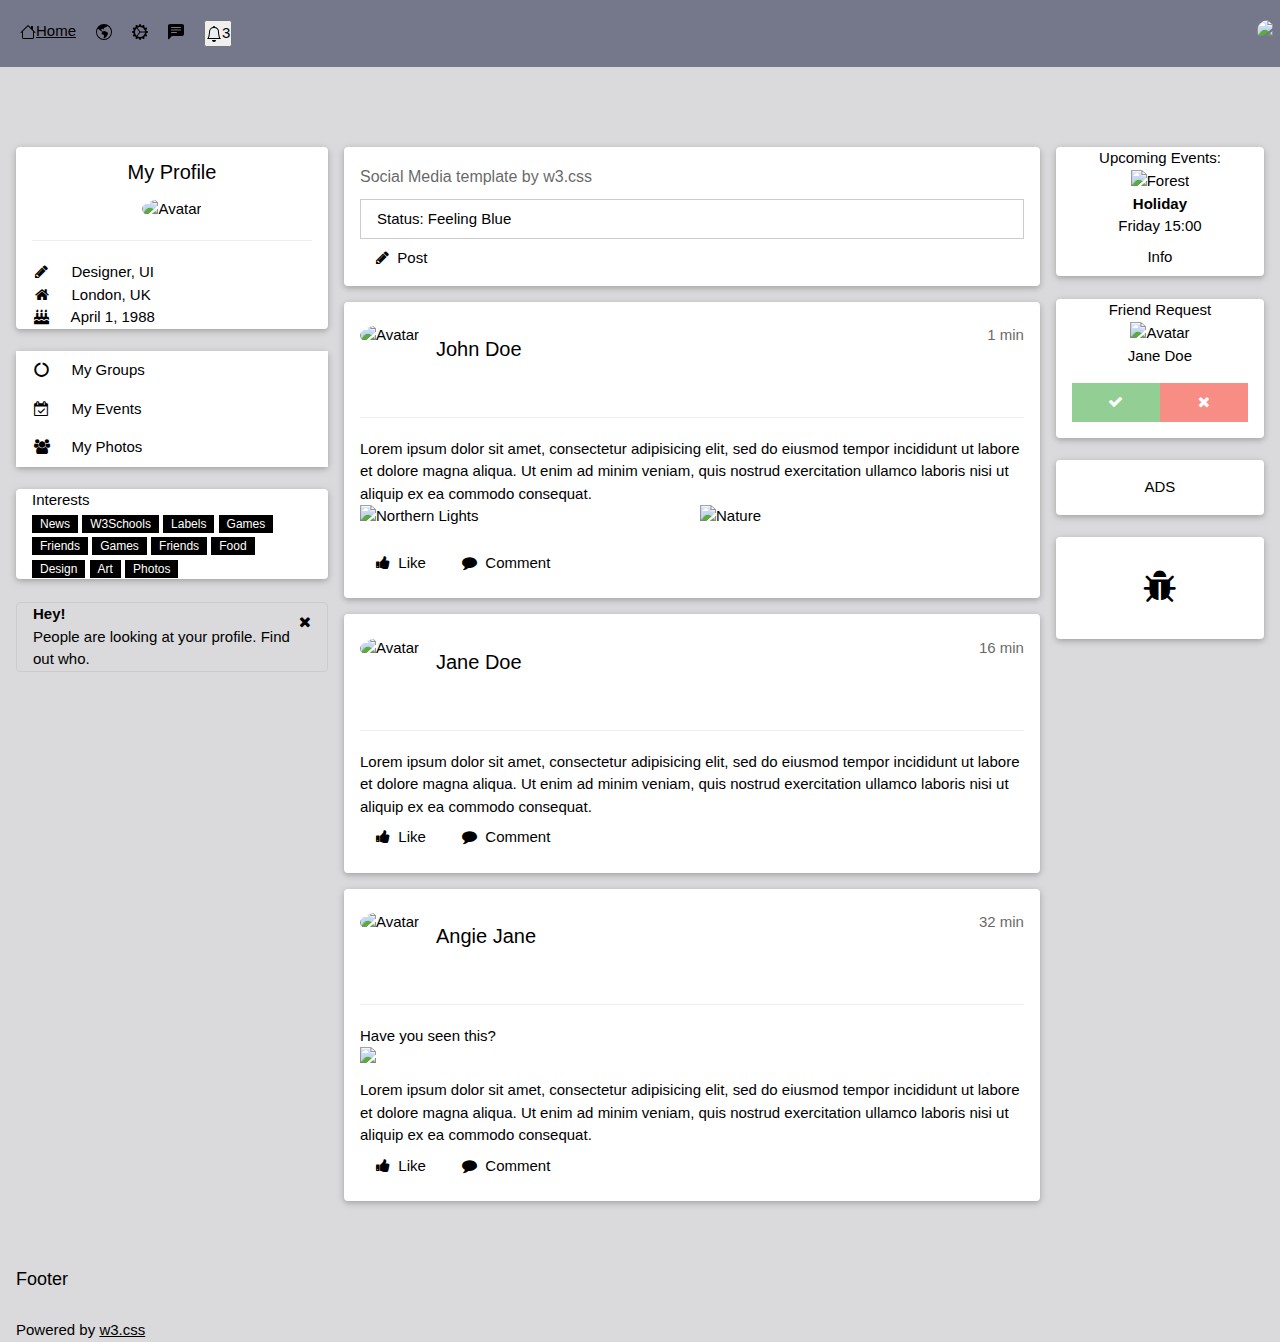
==== commit 7e05af51: "04.Closed App" ====
--- a/index.html
+++ b/index.html
@@ -1,58 +1,278 @@
 <!DOCTYPE html>
 <html>
-  <head>
-    <title>HUET GPT</title>
-    <meta charset="UTF-8" />
-    <meta name="viewport" content="width=device-width, initial-scale=1" />
-    <!-- <link rel="stylesheet" href="https://www.w3schools.com/w3css/4/w3.css" /> -->
-    <link rel="stylesheet" href="./css/styles.css">
-  </head>
-  <body>
-    <div id="root">
-        <!-- <noscipt>You need to enable JavaScript to run this app.</noscipt> -->
-        <div id="app">
-            <section class="section-top">
-                <!-- Navbar (sit on top) -->
-                <div class="header">
-                    <nav>
-                        <h2 class="logo">HUET <span>GPT</span></span></h2>
-                        <ul class="header-middle">
-                            <li><a href="#projects">Projects</a></li>
-                            <li><a href="#about">About</a></li>
-                            <li><a href="#contact">Contact</a></li>
+    <head>
+        <title>W3.CSS Template</title>
+        <meta charset="UTF-8">
+        <meta name="viewport" content="width=device-width, initial-scale=1">
+        <link rel="stylesheet" href="https://www.w3schools.com/w3css/4/w3.css">
+        <link rel="stylesheet" href="https://www.w3schools.com/lib/w3-theme-blue-grey.css">
+        <link rel='stylesheet' href='https://fonts.googleapis.com/css?family=Open+Sans'>
+        <link rel="stylesheet" href="https://cdnjs.cloudflare.com/ajax/libs/font-awesome/4.7.0/css/font-awesome.min.css">
+        <link rel="stylesheet" href="./css/styles.css">
+    </head>
+
+    <body>
+
+        <!-- Navbar -->
+        <div class="navbar">
+            <div class="navbar-container">
+                <ul class="logo_list">
+                    <li href="#" class="logo-left" title="Home"><a href="#"><img class="logo_home" src="./media/icon/navbar/home.svg">Home</a></li>
+                    <li href="#" class="logo-left" title="News"><a href="#"><img class="logo_news" src="./media/icon/navbar/news.svg"></a></li>
+                    <li href="#" class="logo-left" title="Account Settings"><a href="#"><img class="logo_account_setting" src="./media/icon/navbar/account_setting.svg"></a></li>
+                    <li href="#" class="logo-left" title="Messages"><a href="#"><img class="logo_messages" src="./media/icon/navbar/messages.svg"></a></li>
+                    <li class="logo-left button_notification">
+                        <button class="logo" title="Notifications"><img class="logo_nofitication" src="./media/icon/navbar/notification.svg"><span class="">3</span></button>     
+                        <ul class="logo_nofitication_list" style="width:300px">
+                            <li href="#" class=""><a href="#">One new friend request</a></li>
+                            <li href="#" class=""><a href="#">John Doe posted on your wall</a></li>
+                            <li href="#" class=""><a href="#">Jane likes your post</a></li>
                         </ul>
-                        <!-- <button type="button">Start Now</button> -->
-                        <a href="./chat.html">Start Now</a>
-                    </nav>
-                </div>
-                <div class="section-top-video">
-                    <video autoplay loop muted plays-inline class="back-video">
-                        <source src="./media/video/video-background.mp4" type="video/mp4">
-                    </video>
-                </div>
-                <div class="section-top-wrapper">
-                    <div class="container">
-                        <div class="intro">
-                            <div class="intro-left">
-                                <span class="text-income">
-                                    INTRODUCING HUET GPT
-                                </span>
-                                <h4 class="intro-title">
-                                    WELCOME TO HUET GPT
-                                </h4>
-                                <p>
-                                    "HUET GPT là nơi có những bản thiết kế xây dựng sẽ làm hài lòng bạn"
-                                    <br>
-                                    "Hãy tìm hiểu thêm thông tin của chúng tôi"
-                                </p>
-                                <button href="#" type="button">KHÁM PHÁ NGAY</button>
-                            </div>
-                            <div class="intro-right"></div>
-                        </div>
-                    </div>
-                </div>
-            </section>
-       <script href ="./js/style.js"></script>
-    </div>
-  </body>
-</html>
+                    </li>
+                    <li href="#" class="logo-right" title="Avatar"><a href="#"><img class="logo_avatar" src="./media/image/logo.jpg" alt="Avatar"></a></li>
+                </ul> 
+            </div>
+        </div>
+
+        <!-- Navbar on small screens -->
+        <div id="navDemo" class="w3-bar-block w3-theme-d2 w3-hide w3-hide-large w3-hide-medium w3-large">
+        <a href="#" class="w3-bar-item w3-button w3-padding-large">Link 1</a>
+        <a href="#" class="w3-bar-item w3-button w3-padding-large">Link 2</a>
+        <a href="#" class="w3-bar-item w3-button w3-padding-large">Link 3</a>
+        <a href="#" class="w3-bar-item w3-button w3-padding-large">My Profile</a>
+        </div>
+
+        <!-- Page Container -->
+        <div class="w3-container w3-content" style="max-width:1400px;margin-top:80px">    
+        <!-- The Grid -->
+        <div class="w3-row">
+            <!-- Left Column -->
+            <div class="w3-col m3">
+            <!-- Profile -->
+            <div class="w3-card w3-round w3-white">
+                <div class="w3-container">
+                <h4 class="w3-center">My Profile</h4>
+                <p class="w3-center"><img src="./media/image/logo.jpg" class="w3-circle" style="height:106px;width:106px" alt="Avatar"></p>
+                <hr>
+                <p><i class="fa fa-pencil fa-fw w3-margin-right w3-text-theme"></i> Designer, UI</p>
+                <p><i class="fa fa-home fa-fw w3-margin-right w3-text-theme"></i> London, UK</p>
+                <p><i class="fa fa-birthday-cake fa-fw w3-margin-right w3-text-theme"></i> April 1, 1988</p>
+                </div>
+            </div>
+            <br>
+            
+            <!-- Accordion -->
+            <div class="w3-card w3-round">
+                <div class="w3-white">
+                <button onclick="myFunction('Demo1')" class="w3-button w3-block w3-theme-l1 w3-left-align"><i class="fa fa-circle-o-notch fa-fw w3-margin-right"></i> My Groups</button>
+                <div id="Demo1" class="w3-hide w3-container">
+                    <p>Some text..</p>
+                </div>
+                <button onclick="myFunction('Demo2')" class="w3-button w3-block w3-theme-l1 w3-left-align"><i class="fa fa-calendar-check-o fa-fw w3-margin-right"></i> My Events</button>
+                <div id="Demo2" class="w3-hide w3-container">
+                    <p>Some other text..</p>
+                </div>
+                <button onclick="myFunction('Demo3')" class="w3-button w3-block w3-theme-l1 w3-left-align"><i class="fa fa-users fa-fw w3-margin-right"></i> My Photos</button>
+                <div id="Demo3" class="w3-hide w3-container">
+                <div class="w3-row-padding">
+                <br>
+                <div class="w3-half">
+                    <img src="/w3images/lights.jpg" style="width:100%" class="w3-margin-bottom">
+                </div>
+                <div class="w3-half">
+                    <img src="/w3images/nature.jpg" style="width:100%" class="w3-margin-bottom">
+                </div>
+                <div class="w3-half">
+                    <img src="/w3images/mountains.jpg" style="width:100%" class="w3-margin-bottom">
+                </div>
+                <div class="w3-half">
+                    <img src="/w3images/forest.jpg" style="width:100%" class="w3-margin-bottom">
+                </div>
+                <div class="w3-half">
+                    <img src="/w3images/nature.jpg" style="width:100%" class="w3-margin-bottom">
+                </div>
+                <div class="w3-half">
+                    <img src="/w3images/snow.jpg" style="width:100%" class="w3-margin-bottom">
+                </div>
+                </div>
+                </div>
+                </div>      
+            </div>
+            <br>
+            
+            <!-- Interests --> 
+            <div class="w3-card w3-round w3-white w3-hide-small">
+                <div class="w3-container">
+                <p>Interests</p>
+                <p>
+                    <span class="w3-tag w3-small w3-theme-d5">News</span>
+                    <span class="w3-tag w3-small w3-theme-d4">W3Schools</span>
+                    <span class="w3-tag w3-small w3-theme-d3">Labels</span>
+                    <span class="w3-tag w3-small w3-theme-d2">Games</span>
+                    <span class="w3-tag w3-small w3-theme-d1">Friends</span>
+                    <span class="w3-tag w3-small w3-theme">Games</span>
+                    <span class="w3-tag w3-small w3-theme-l1">Friends</span>
+                    <span class="w3-tag w3-small w3-theme-l2">Food</span>
+                    <span class="w3-tag w3-small w3-theme-l3">Design</span>
+                    <span class="w3-tag w3-small w3-theme-l4">Art</span>
+                    <span class="w3-tag w3-small w3-theme-l5">Photos</span>
+                </p>
+                </div>
+            </div>
+            <br>
+            
+            <!-- Alert Box -->
+            <div class="w3-container w3-display-container w3-round w3-theme-l4 w3-border w3-theme-border w3-margin-bottom w3-hide-small">
+                <span onclick="this.parentElement.style.display='none'" class="w3-button w3-theme-l3 w3-display-topright">
+                <i class="fa fa-remove"></i>
+                </span>
+                <p><strong>Hey!</strong></p>
+                <p>People are looking at your profile. Find out who.</p>
+            </div>
+            
+            <!-- End Left Column -->
+            </div>
+            
+            <!-- Middle Column -->
+            <div class="w3-col m7">
+            
+            <div class="w3-row-padding">
+                <div class="w3-col m12">
+                <div class="w3-card w3-round w3-white">
+                    <div class="w3-container w3-padding">
+                    <h6 class="w3-opacity">Social Media template by w3.css</h6>
+                    <p contenteditable="true" class="w3-border w3-padding">Status: Feeling Blue</p>
+                    <button type="button" class="w3-button w3-theme"><i class="fa fa-pencil"></i>  Post</button> 
+                    </div>
+                </div>
+                </div>
+            </div>
+            
+            <div class="w3-container w3-card w3-white w3-round w3-margin"><br>
+                <img src="./media/image/logo.jpg" alt="Avatar" class="w3-left w3-circle w3-margin-right" style="width:60px">
+                <span class="w3-right w3-opacity">1 min</span>
+                <h4>John Doe</h4><br>
+                <hr class="w3-clear">
+                <p>Lorem ipsum dolor sit amet, consectetur adipisicing elit, sed do eiusmod tempor incididunt ut labore et dolore magna aliqua. Ut enim ad minim veniam, quis nostrud exercitation ullamco laboris nisi ut aliquip ex ea commodo consequat.</p>
+                <div class="w3-row-padding" style="margin:0 -16px">
+                    <div class="w3-half">
+                    <img src="/w3images/lights.jpg" style="width:100%" alt="Northern Lights" class="w3-margin-bottom">
+                    </div>
+                    <div class="w3-half">
+                    <img src="/w3images/nature.jpg" style="width:100%" alt="Nature" class="w3-margin-bottom">
+                </div>
+                </div>
+                <button type="button" class="w3-button w3-theme-d1 w3-margin-bottom"><i class="fa fa-thumbs-up"></i>  Like</button> 
+                <button type="button" class="w3-button w3-theme-d2 w3-margin-bottom"><i class="fa fa-comment"></i>  Comment</button> 
+            </div>
+            
+            <div class="w3-container w3-card w3-white w3-round w3-margin"><br>
+                <img src="./media/image/logo.jpg" alt="Avatar" class="w3-left w3-circle w3-margin-right" style="width:60px">
+                <span class="w3-right w3-opacity">16 min</span>
+                <h4>Jane Doe</h4><br>
+                <hr class="w3-clear">
+                <p>Lorem ipsum dolor sit amet, consectetur adipisicing elit, sed do eiusmod tempor incididunt ut labore et dolore magna aliqua. Ut enim ad minim veniam, quis nostrud exercitation ullamco laboris nisi ut aliquip ex ea commodo consequat.</p>
+                <button type="button" class="w3-button w3-theme-d1 w3-margin-bottom"><i class="fa fa-thumbs-up"></i>  Like</button> 
+                <button type="button" class="w3-button w3-theme-d2 w3-margin-bottom"><i class="fa fa-comment"></i>  Comment</button> 
+            </div>  
+
+            <div class="w3-container w3-card w3-white w3-round w3-margin"><br>
+                <img src="./media/image/logo.jpg" alt="Avatar" class="w3-left w3-circle w3-margin-right" style="width:60px">
+                <span class="w3-right w3-opacity">32 min</span>
+                <h4>Angie Jane</h4><br>
+                <hr class="w3-clear">
+                <p>Have you seen this?</p>
+                <img src="/w3images/nature.jpg" style="width:100%" class="w3-margin-bottom">
+                <p>Lorem ipsum dolor sit amet, consectetur adipisicing elit, sed do eiusmod tempor incididunt ut labore et dolore magna aliqua. Ut enim ad minim veniam, quis nostrud exercitation ullamco laboris nisi ut aliquip ex ea commodo consequat.</p>
+                <button type="button" class="w3-button w3-theme-d1 w3-margin-bottom"><i class="fa fa-thumbs-up"></i>  Like</button> 
+                <button type="button" class="w3-button w3-theme-d2 w3-margin-bottom"><i class="fa fa-comment"></i>  Comment</button> 
+            </div> 
+            
+            <!-- End Middle Column -->
+            </div>
+            
+            <!-- Right Column -->
+            <div class="w3-col m2">
+            <div class="w3-card w3-round w3-white w3-center">
+                <div class="w3-container">
+                <p>Upcoming Events:</p>
+                <img src="./media/image/logo.jpg" alt="Forest" style="width:100%;">
+                <p><strong>Holiday</strong></p>
+                <p>Friday 15:00</p>
+                <p><button class="w3-button w3-block w3-theme-l4">Info</button></p>
+                </div>
+            </div>
+            <br>
+            
+            <div class="w3-card w3-round w3-white w3-center">
+                <div class="w3-container">
+                <p>Friend Request</p>
+                <img src="./media/image/logo.jpg" alt="Avatar" style="width:50%"><br>
+                <span>Jane Doe</span>
+                <div class="w3-row w3-opacity">
+                    <div class="w3-half">
+                    <button class="w3-button w3-block w3-green w3-section" title="Accept"><i class="fa fa-check"></i></button>
+                    </div>
+                    <div class="w3-half">
+                    <button class="w3-button w3-block w3-red w3-section" title="Decline"><i class="fa fa-remove"></i></button>
+                    </div>
+                </div>
+                </div>
+            </div>
+            <br>
+            
+            <div class="w3-card w3-round w3-white w3-padding-16 w3-center">
+                <p>ADS</p>
+            </div>
+            <br>
+            
+            <div class="w3-card w3-round w3-white w3-padding-32 w3-center">
+                <p><i class="fa fa-bug w3-xxlarge"></i></p>
+            </div>
+            
+            <!-- End Right Column -->
+            </div>
+            
+        <!-- End Grid -->
+        </div>
+        
+        <!-- End Page Container -->
+        </div>
+        <br>
+
+        <!-- Footer -->
+        <footer class="w3-container w3-theme-d3 w3-padding-16">
+        <h5>Footer</h5>
+        </footer>
+
+        <footer class="w3-container w3-theme-d5">
+        <p>Powered by <a href="https://www.w3schools.com/w3css/default.asp" target="_blank">w3.css</a></p>
+        </footer>
+        
+        <script>
+        // Accordion
+        function myFunction(id) {
+        var x = document.getElementById(id);
+        if (x.className.indexOf("w3-show") == -1) {
+            x.className += " w3-show";
+            x.previousElementSibling.className += " w3-theme-d1";
+        } else { 
+            x.className = x.className.replace("w3-show", "");
+            x.previousElementSibling.className = 
+            x.previousElementSibling.className.replace(" w3-theme-d1", "");
+        }
+        }
+
+        // Used to toggle the menu on smaller screens when clicking on the menu button
+        function openNav() {
+        var x = document.getElementById("navDemo");
+        if (x.className.indexOf("w3-show") == -1) {
+            x.className += " w3-show";
+        } else { 
+            x.className = x.className.replace(" w3-show", "");
+        }
+        }
+        </script>
+
+    </body>
+</html> 
--- a/css/styles.css
+++ b/css/styles.css
@@ -2,6 +2,7 @@
 * {
   margin: 0;
   padding: 0;
+  list-style-type: none;
   box-sizing: border-box;
   font-family: "Poppins", sans-serif;
 }
@@ -9,190 +10,34 @@
 body {
   min-height: 100vh;
   overflow-x: hidden;
-  background: #060423;
+  background: #dadadc;
 }
-
-#root #app .section-top .header {
-  height: 100%;
-  width: 100%;
-  background-size: cover;
-  background-position: center;
+body .navbar .navbar-container {
+  background-color: hsl(231, 8%, 50%);
+  display: flex;
 }
-#root #app .section-top .header nav {
-  padding: 40px 10%;
+body .navbar .navbar-container .logo_list {
   display: flex;
+  margin: 10px;
+}
+body .navbar .navbar-container .logo_list .logo-left {
+  padding: 10px;
+  justify-content: center;
   align-items: center;
-  justify-content: space-between;
 }
-#root #app .section-top .header nav .logo {
-  color: white;
-  font-size: 28px;
+body .navbar .navbar-container .logo_list .button_notification .logo_notification {
+  background-color: hsl(231, 8%, 50%);
 }
-#root #app .section-top .header nav .logo span {
-  color: #9900ff;
+body .navbar .navbar-container .logo_list .button_notification .logo_nofitication_list {
+  display: none;
 }
-#root #app .section-top .header nav ul li {
-  list-style-type: none;
-  display: inline-block;
-  padding: 10px 20px;
+body .navbar .navbar-container .logo_list .logo-right {
+  margin: 10px;
 }
-#root #app .section-top .header nav ul li a {
-  color: white;
-  text-decoration: none;
-  font-weight: bold;
-}
-#root #app .section-top .header nav ul li a:hover {
-  color: #9900ff;
-  transition: 0.3s;
-}
-#root #app .section-top .header nav button {
-  border: none;
-  background: #9900ff;
-  padding: 12px 30px;
-  border-radius: 30px;
-  color: white;
-  font-weight: bold;
-  font-size: 15px;
-  transition: 0.4s;
-}
-#root #app .section-top .header nav button:hover {
-  transform: scale(1.3);
-}
-
-#root #app .section-top .header nav a {
-  border: none;
-  background: #9900ff;
-  padding: 12px 30px;
-  border-radius: 30px;
-  color: white;
-  font-weight: bold;
-  font-size: 15px;
-  transition: 0.4s;
-  text-decoration: none;
-}
-#root #app .section-top .header nav a:hover {
-  transform: scale(1.3);
-}
-#root #app .section-top .section-top-video {
-  width: 100%;
-  height: 100%;
-}
-#root #app .section-top .section-top-video .back-video {
+body .navbar .navbar-container .logo_list .logo-right .logo_avatar {
   position: absolute;
   right: 0;
-  bottom: 0;
-  z-index: -1;
-  -o-object-fit: cover;
-     object-fit: cover;
-  pointer-events: none;
-}
-#root #app .section-top .section-top-wrapper {
-  margin: 10%;
-  position: relative;
-  z-index: 1;
-}
-#root #app .section-top .section-top-wrapper .container .intro .intro-left {
-  max-width: 1000px;
-  margin: 0 auto;
-  text-align: center;
-}
-#root #app .section-top .section-top-wrapper .container .intro .intro-left span {
-  border: none;
-  padding: 12px 30px;
-  color: #9900ff;
-  font-weight: lighter;
-  font-size: 20px;
-}
-#root #app .section-top .section-top-wrapper .container .intro .intro-left .intro-title {
-  border: none;
-  padding: 30px 30px;
-  color: #fff;
-  font-weight: bolder;
-  font-size: 40px;
-}
-#root #app .section-top .section-top-wrapper .container .intro .intro-left p {
-  border: none;
-  color: #fff;
-  font-weight: lighter;
-  font-size: 18px;
-}
-#root #app .section-top .section-top-wrapper .container .intro .intro-left button {
-  margin: 60px;
-  border: none;
-  background: linear-gradient(#9900ff, #9b6bbb 90%);
-  padding: 12px 60px;
-  border-radius: 10px;
-  color: white;
-  font-weight: bold;
-  font-size: 20px;
-  transition: 0.4s;
-}
-#root #app .section-top .section-top-wrapper .container .intro .intro-left button:hover {
-  transform: scale(1.3);
-}
-#root #app .section-top .section-top-wrapper .container .intro .intro-right {
-  display: none;
-}
-#root #app .section-top::before {
-  content: "";
-  position: absolute;
-  bottom: 0;
-  width: 100%;
-  height: 50%;
-  background: linear-gradient(to top, #060423, transparent);
-  z-index: 1;
-}
-#root #app .content h3 {
-  border: none;
-  padding: 30px 30px;
-  color: #9900ff;
-  font-weight: bolder;
-  font-size: 40px;
-  text-align: center;
-}
-#root #app .content .hr-line {
-  margin: auto;
-  width: 50%;
-  border-top: 5px solid #9900ff;
-  border-radius: 10px;
-}
-#root #app .content .projects-flex-container {
-  margin: 50px auto;
-  display: flex;
-  width: 100%;
-  height: auto;
-  flex-direction: row;
-  flex-wrap: wrap;
-  justify-content: space-around;
-}
-#root #app .content .projects-flex-container .flex-box {
-  margin: 10px;
-  width: 400px;
-  height: 450px;
-  background: linear-gradient(#9900ff, #060423);
-  line-height: 200px;
-  border-radius: 20px;
-}
-#root #app .content .projects-flex-container .flex-box .image {
-  width: 400px;
-  height: auto;
-  border-radius: 15px;
-}
-#root #app .content .projects-flex-container .flex-box .image-status {
-  text-align: center;
-  color: white;
-  font-size: 25px;
-}
-
-@media (min-aspect-ratio: 16/9) {
-  .back-video {
-    width: 100%;
-    height: auto;
-  }
-}
-@media (max-aspect-ratio: 16/9) {
-  .back-video {
-    width: auto;
-    height: 100%;
-  }
+  width: 23px;
+  height: 23px;
+  border-radius: 50%;
 }/*# sourceMappingURL=styles.css.map */